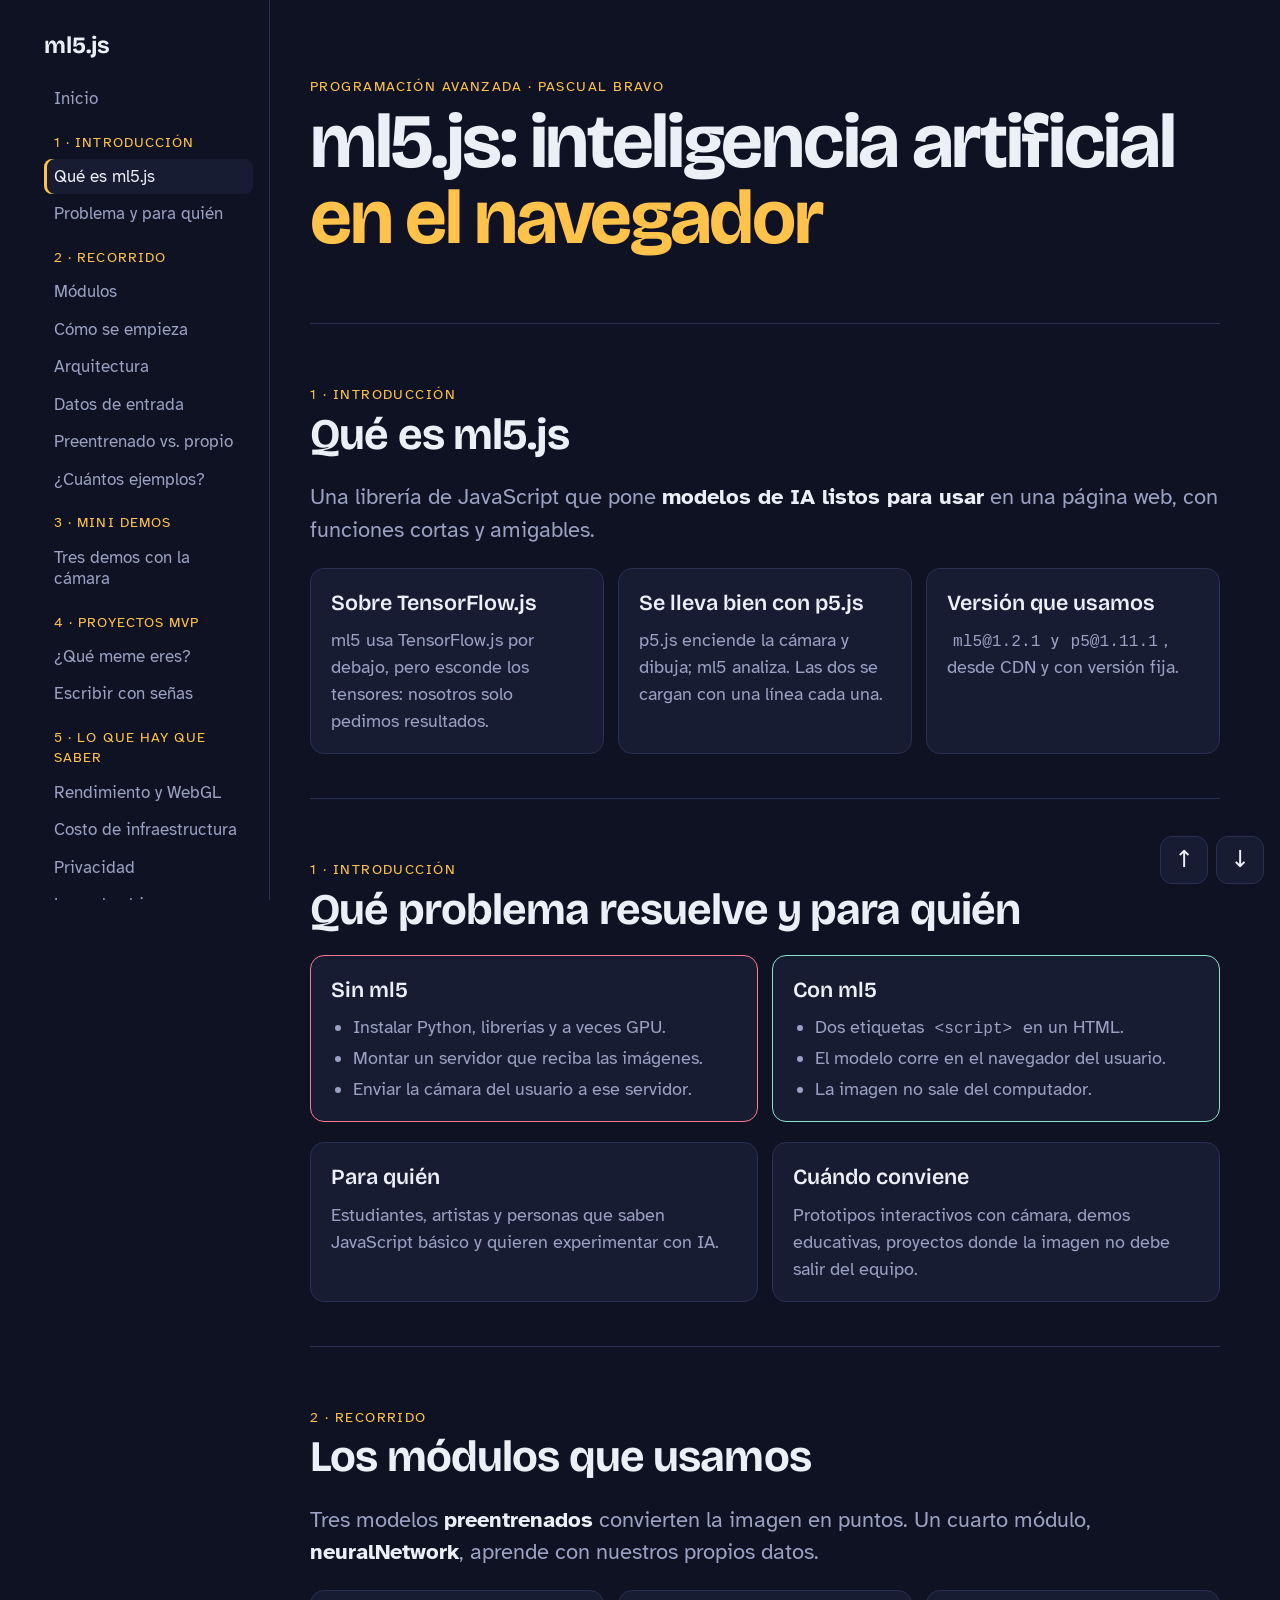
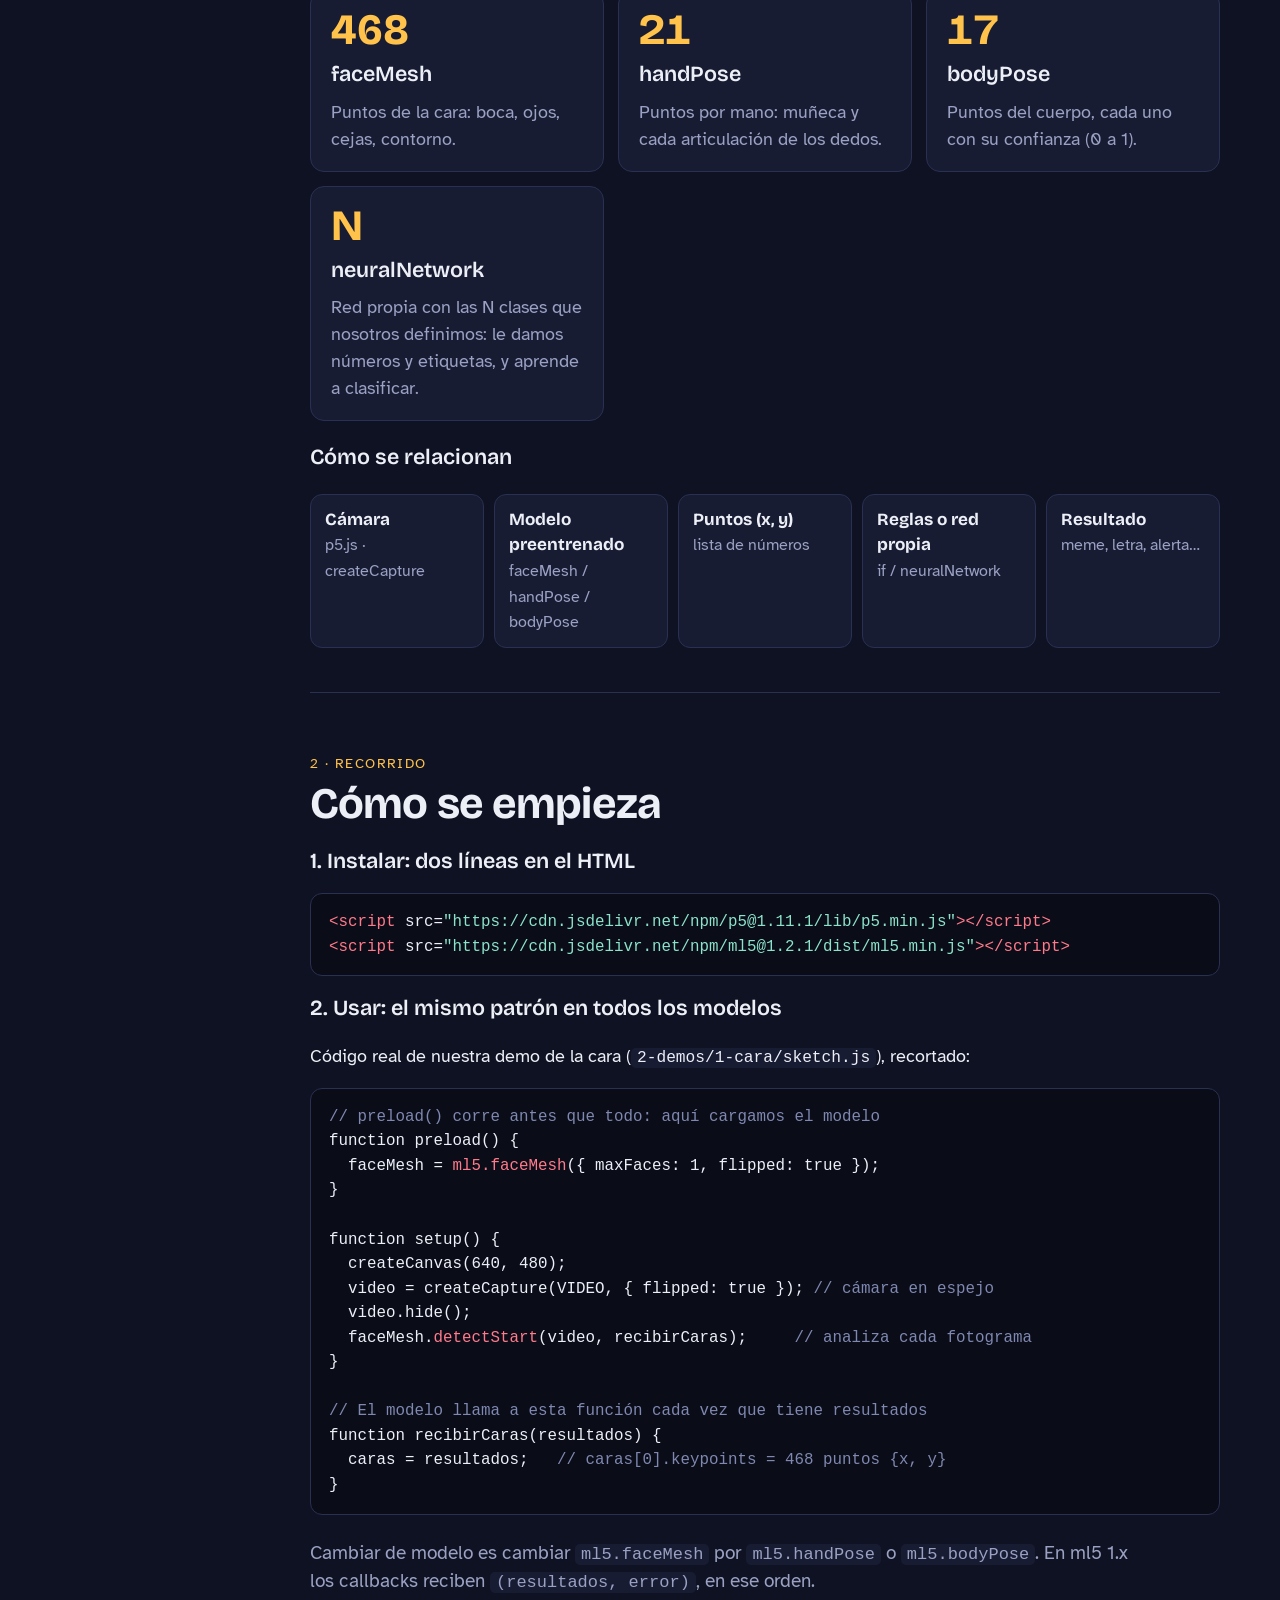
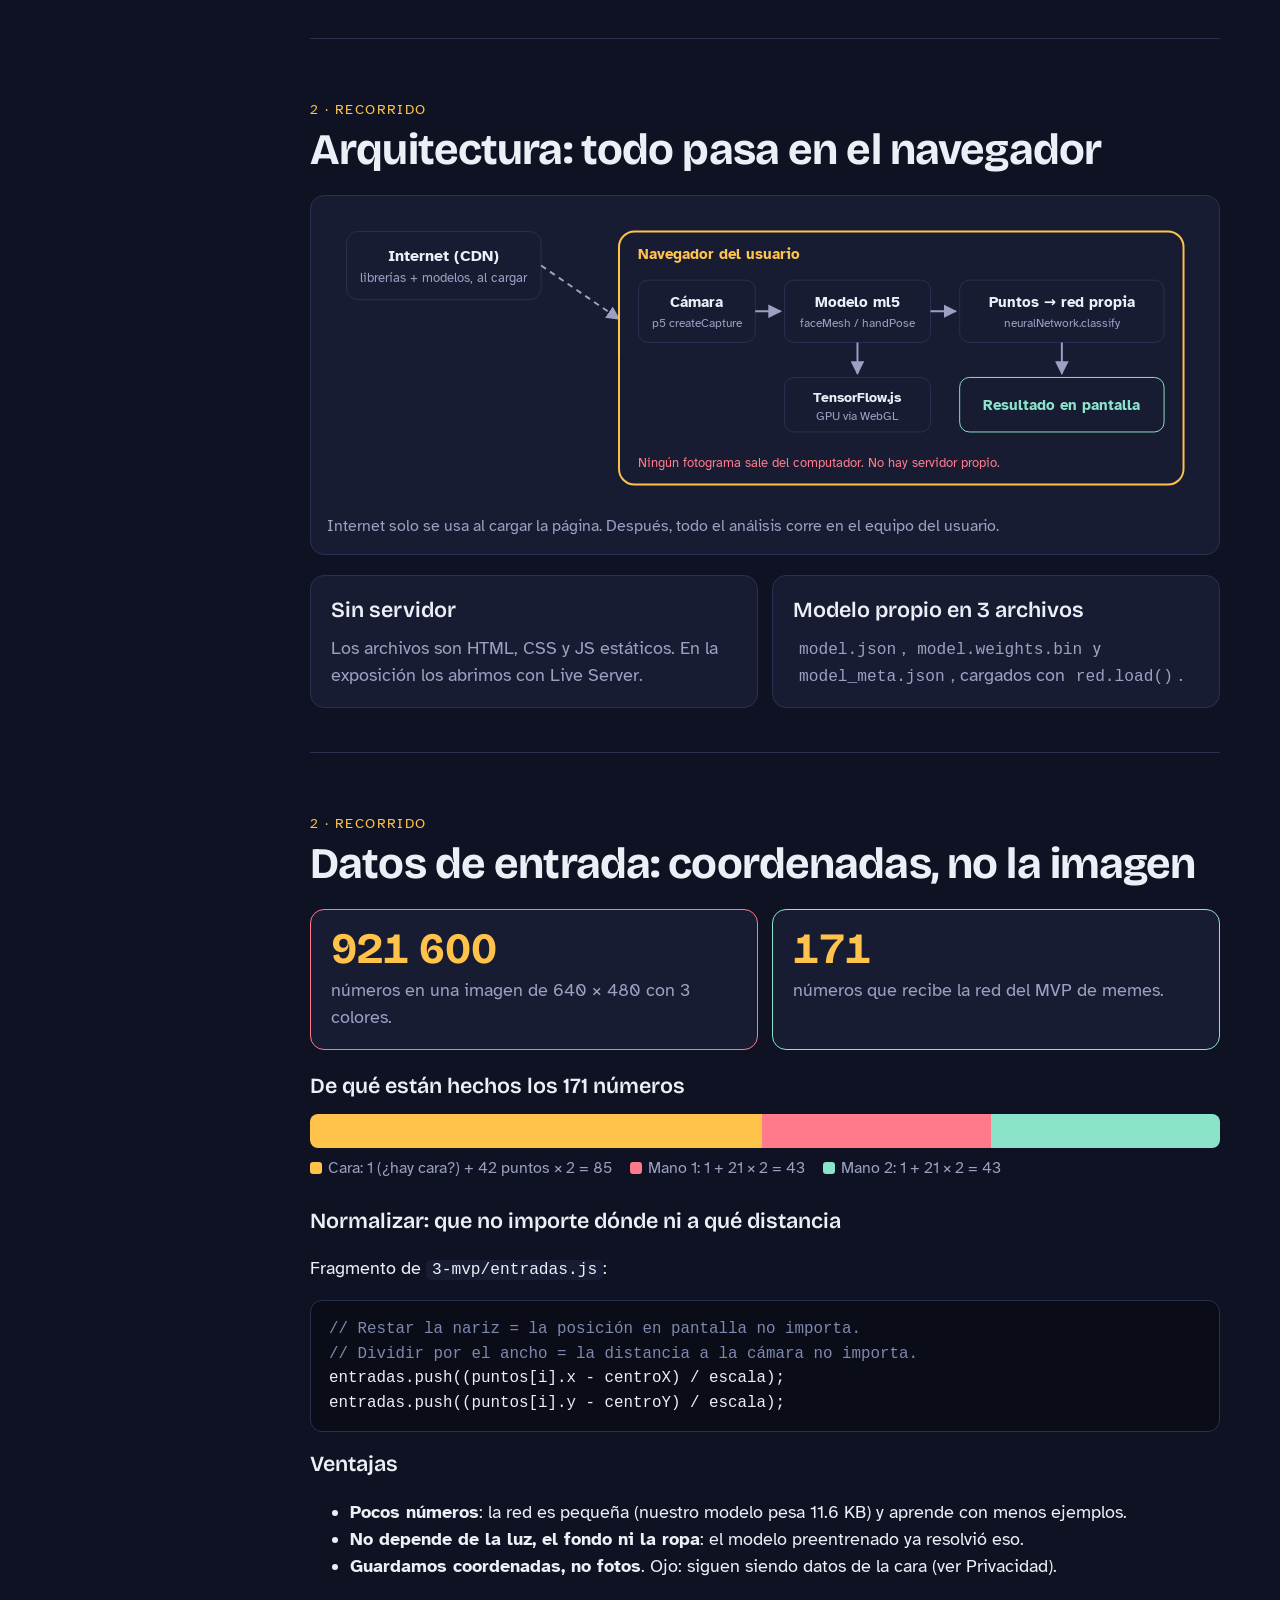
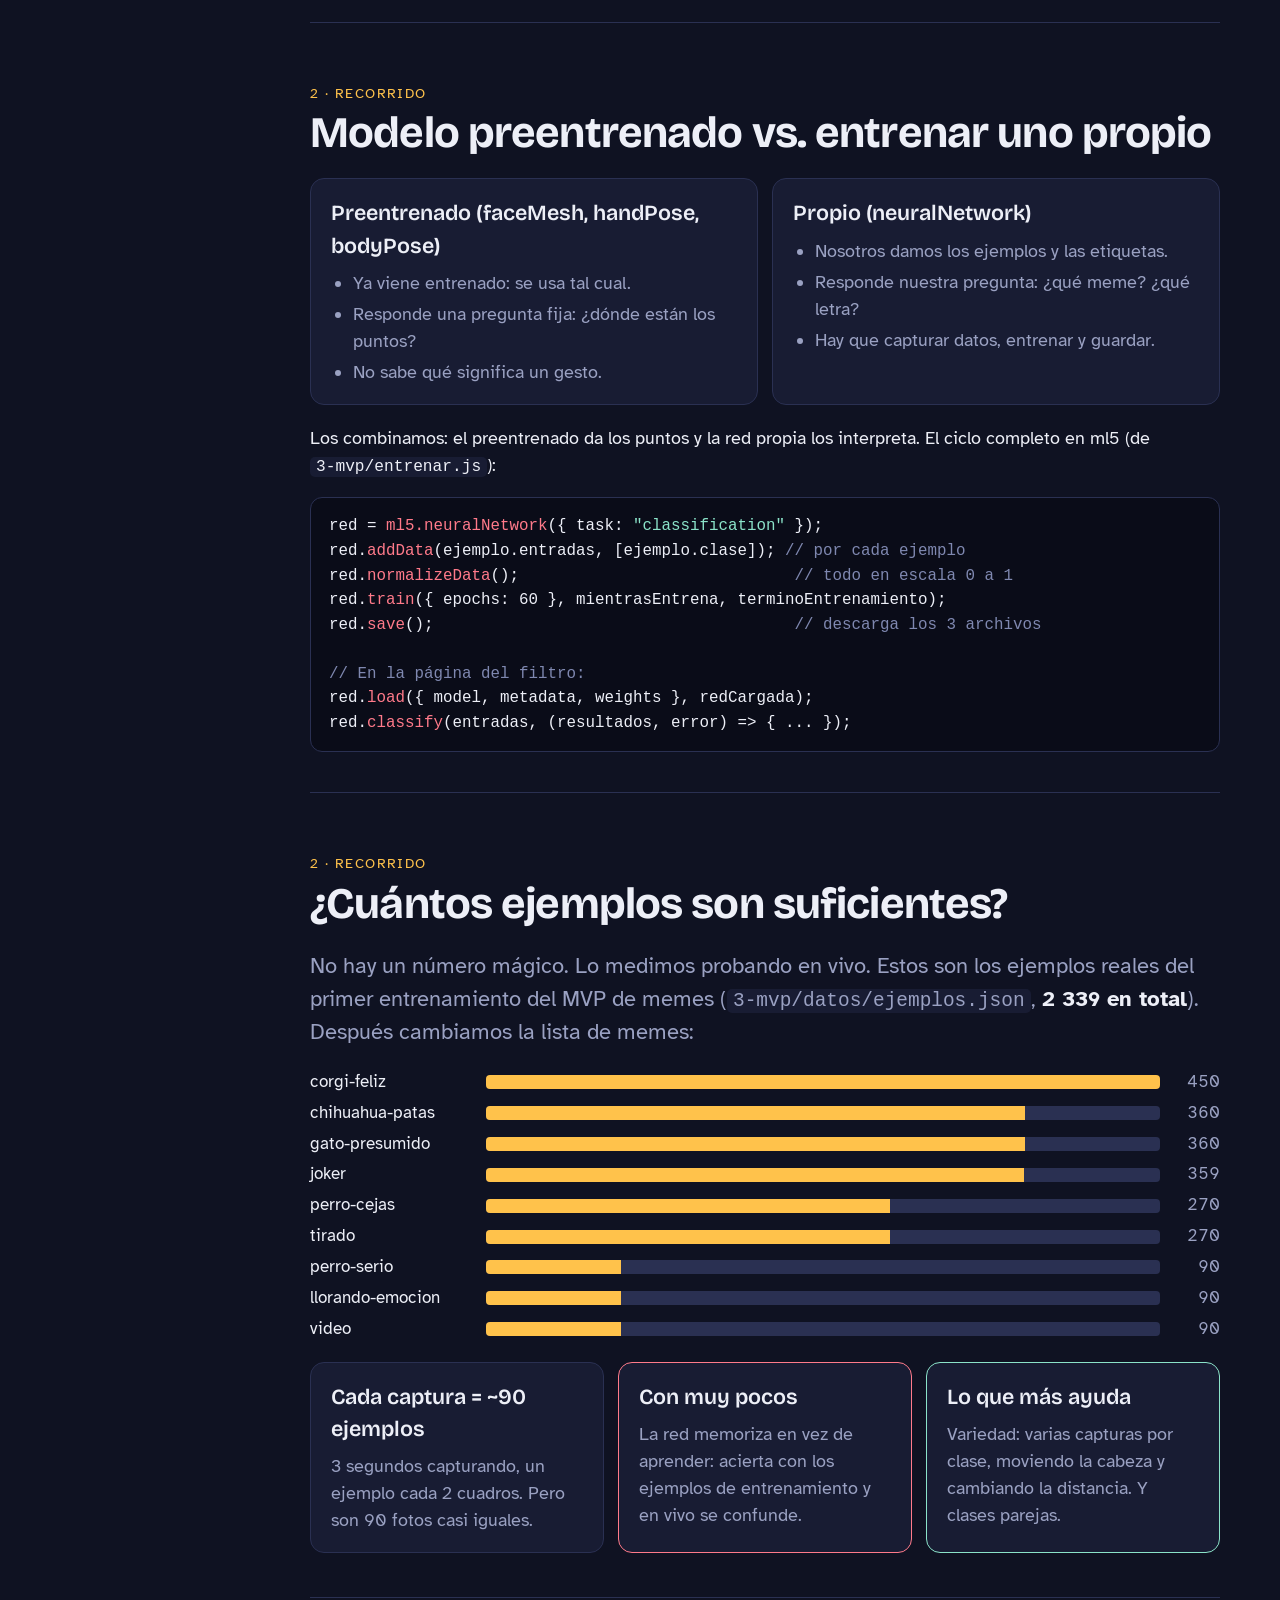
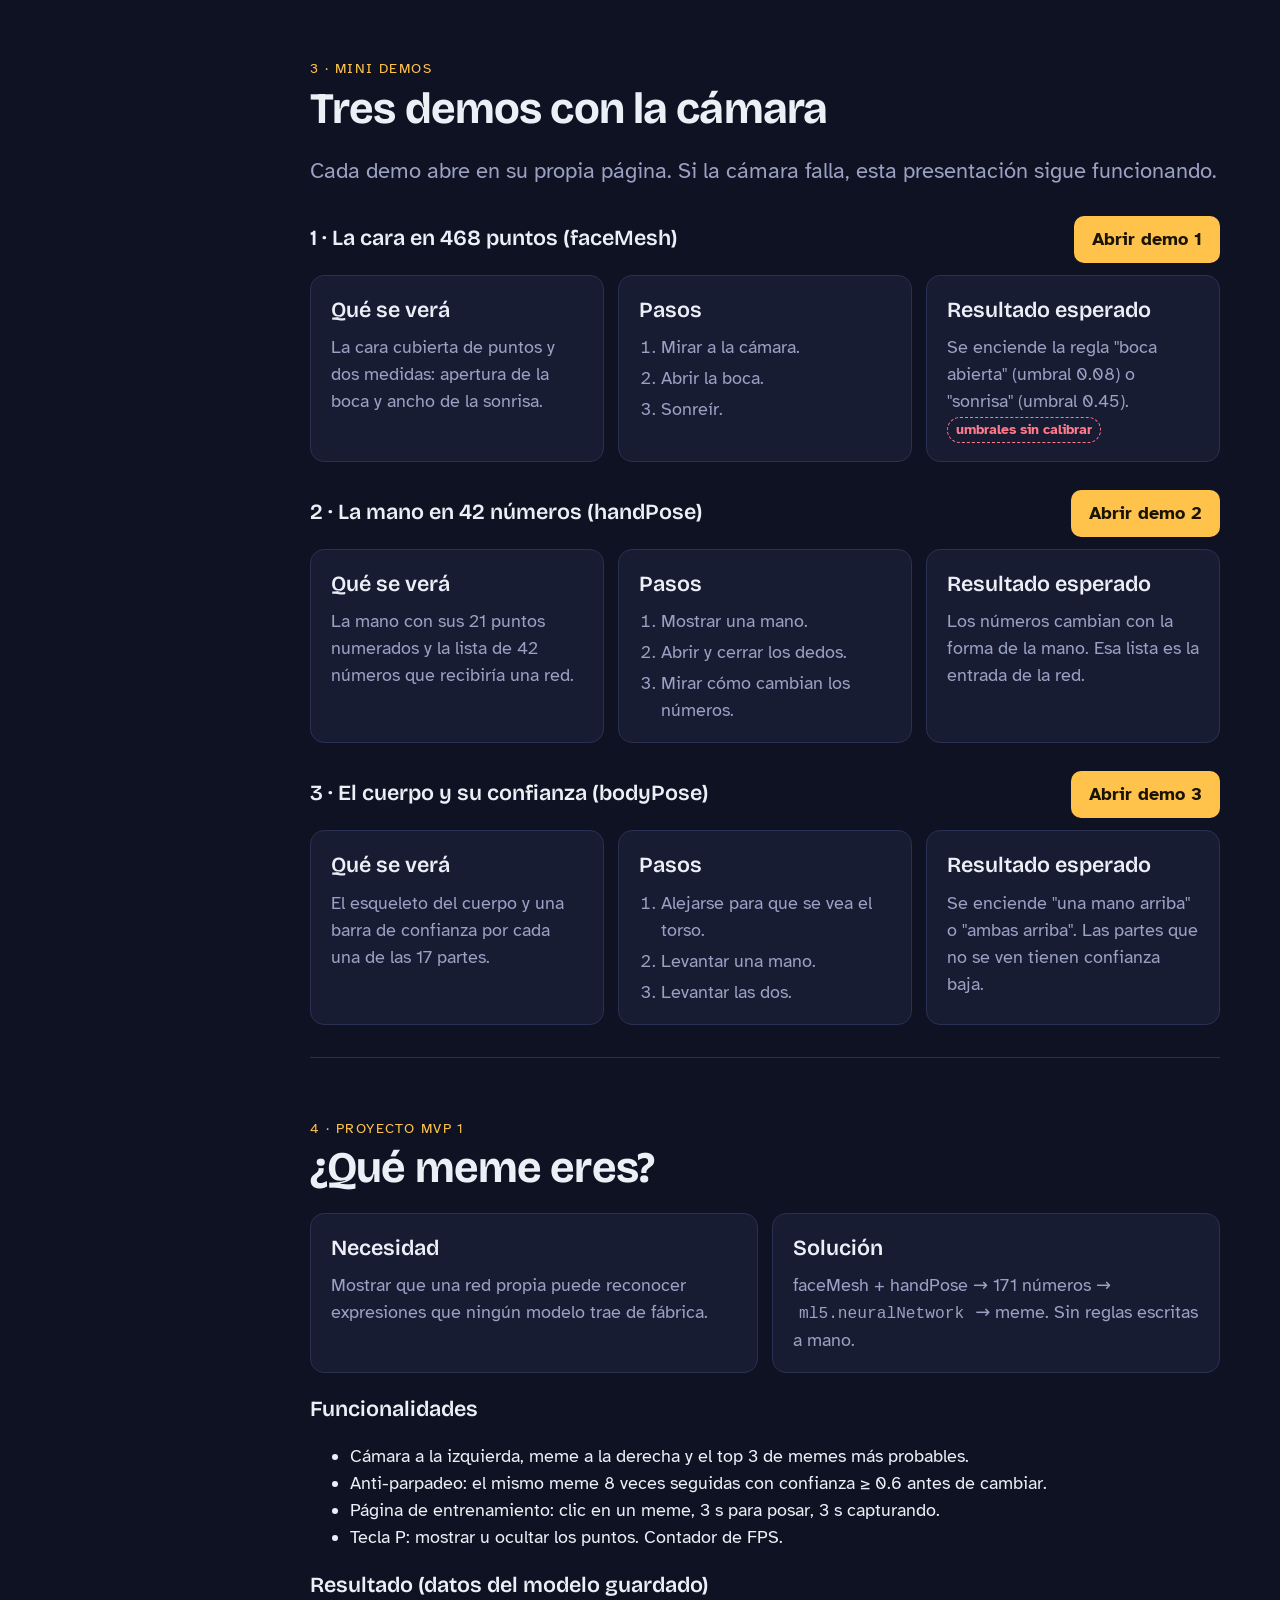
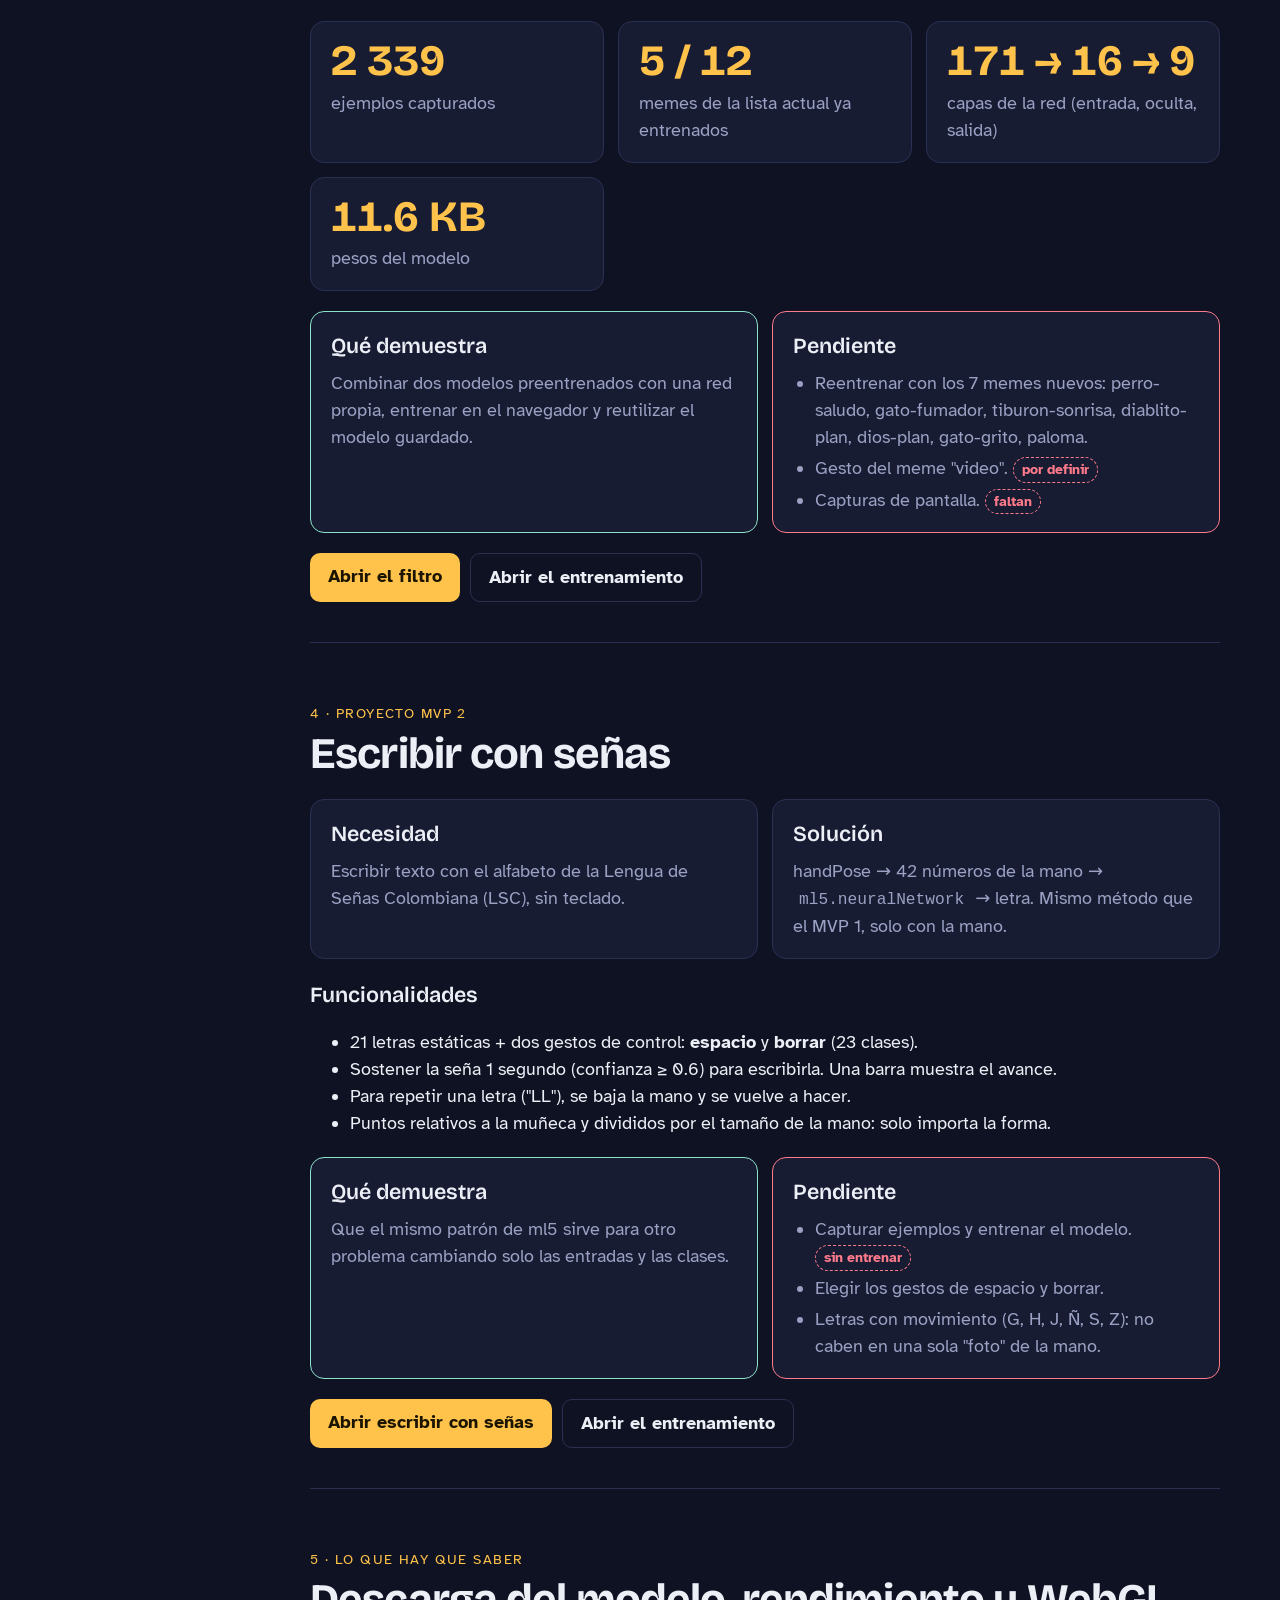
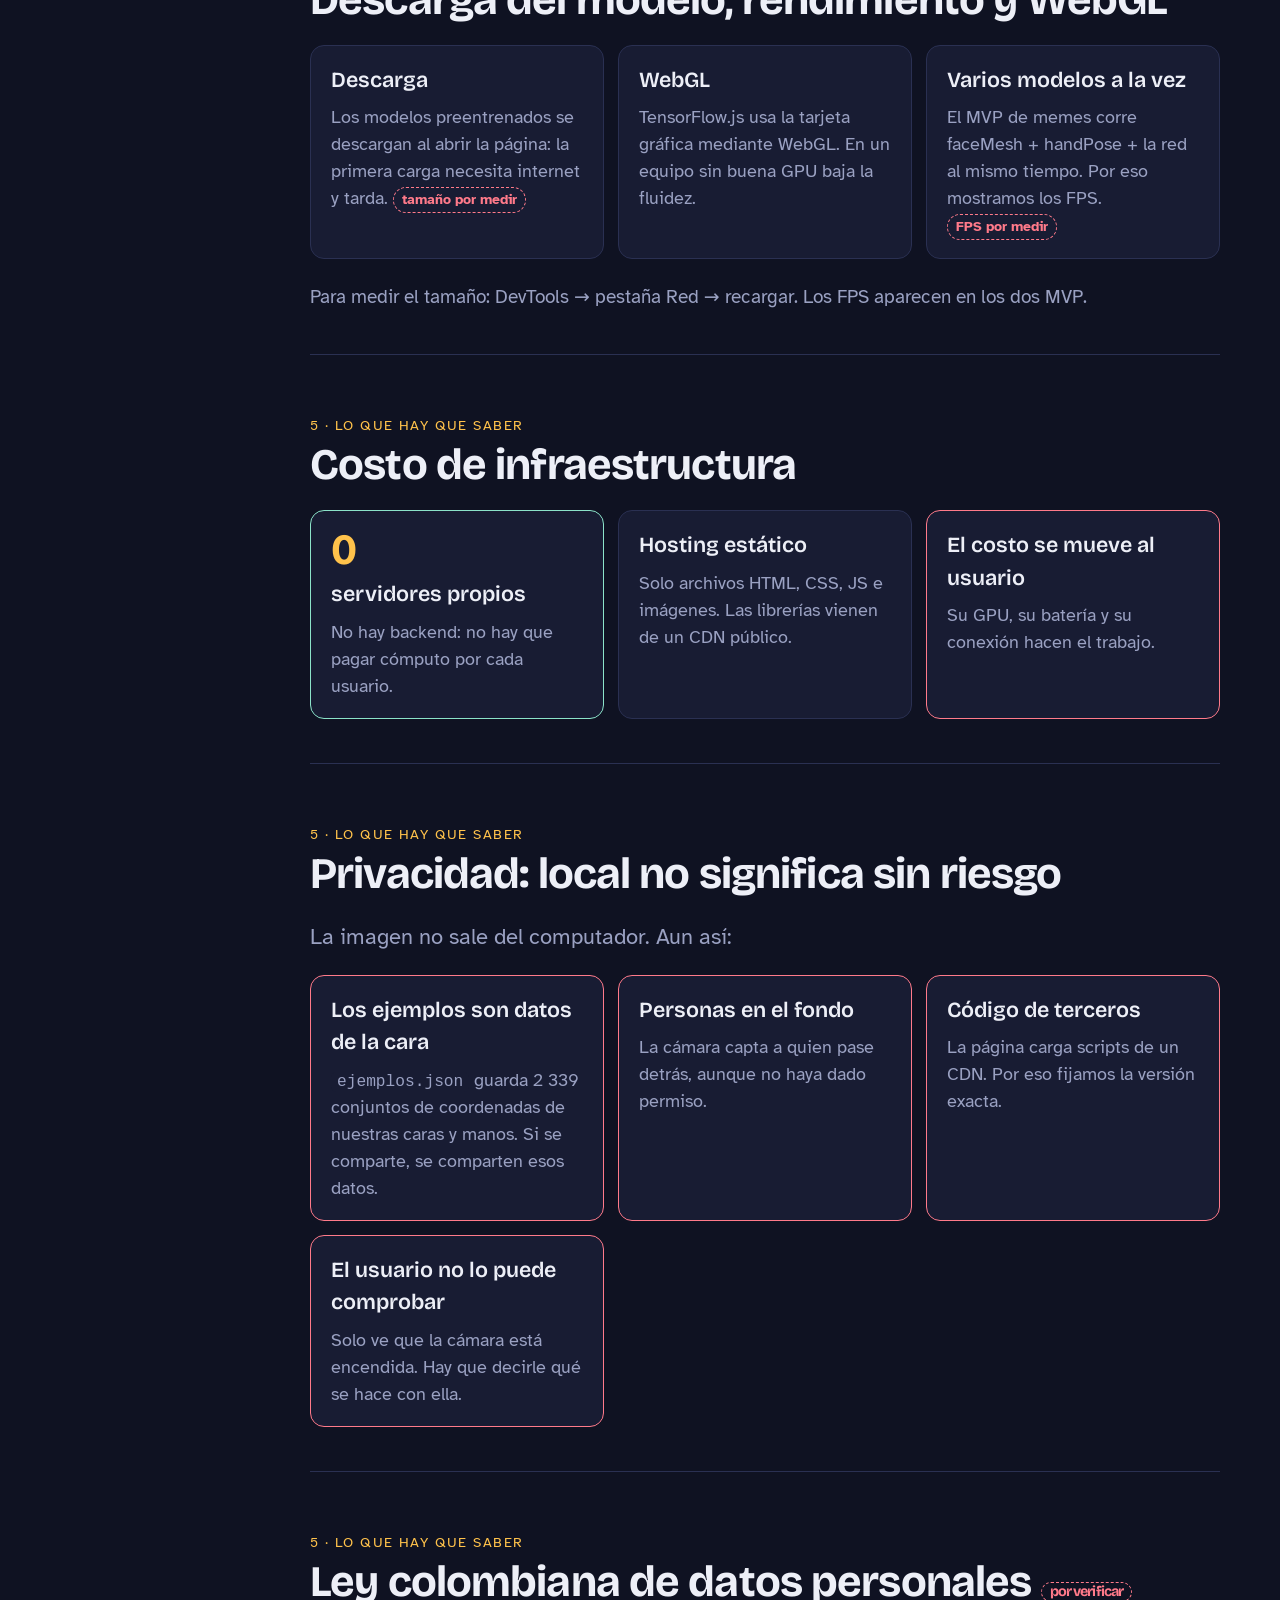
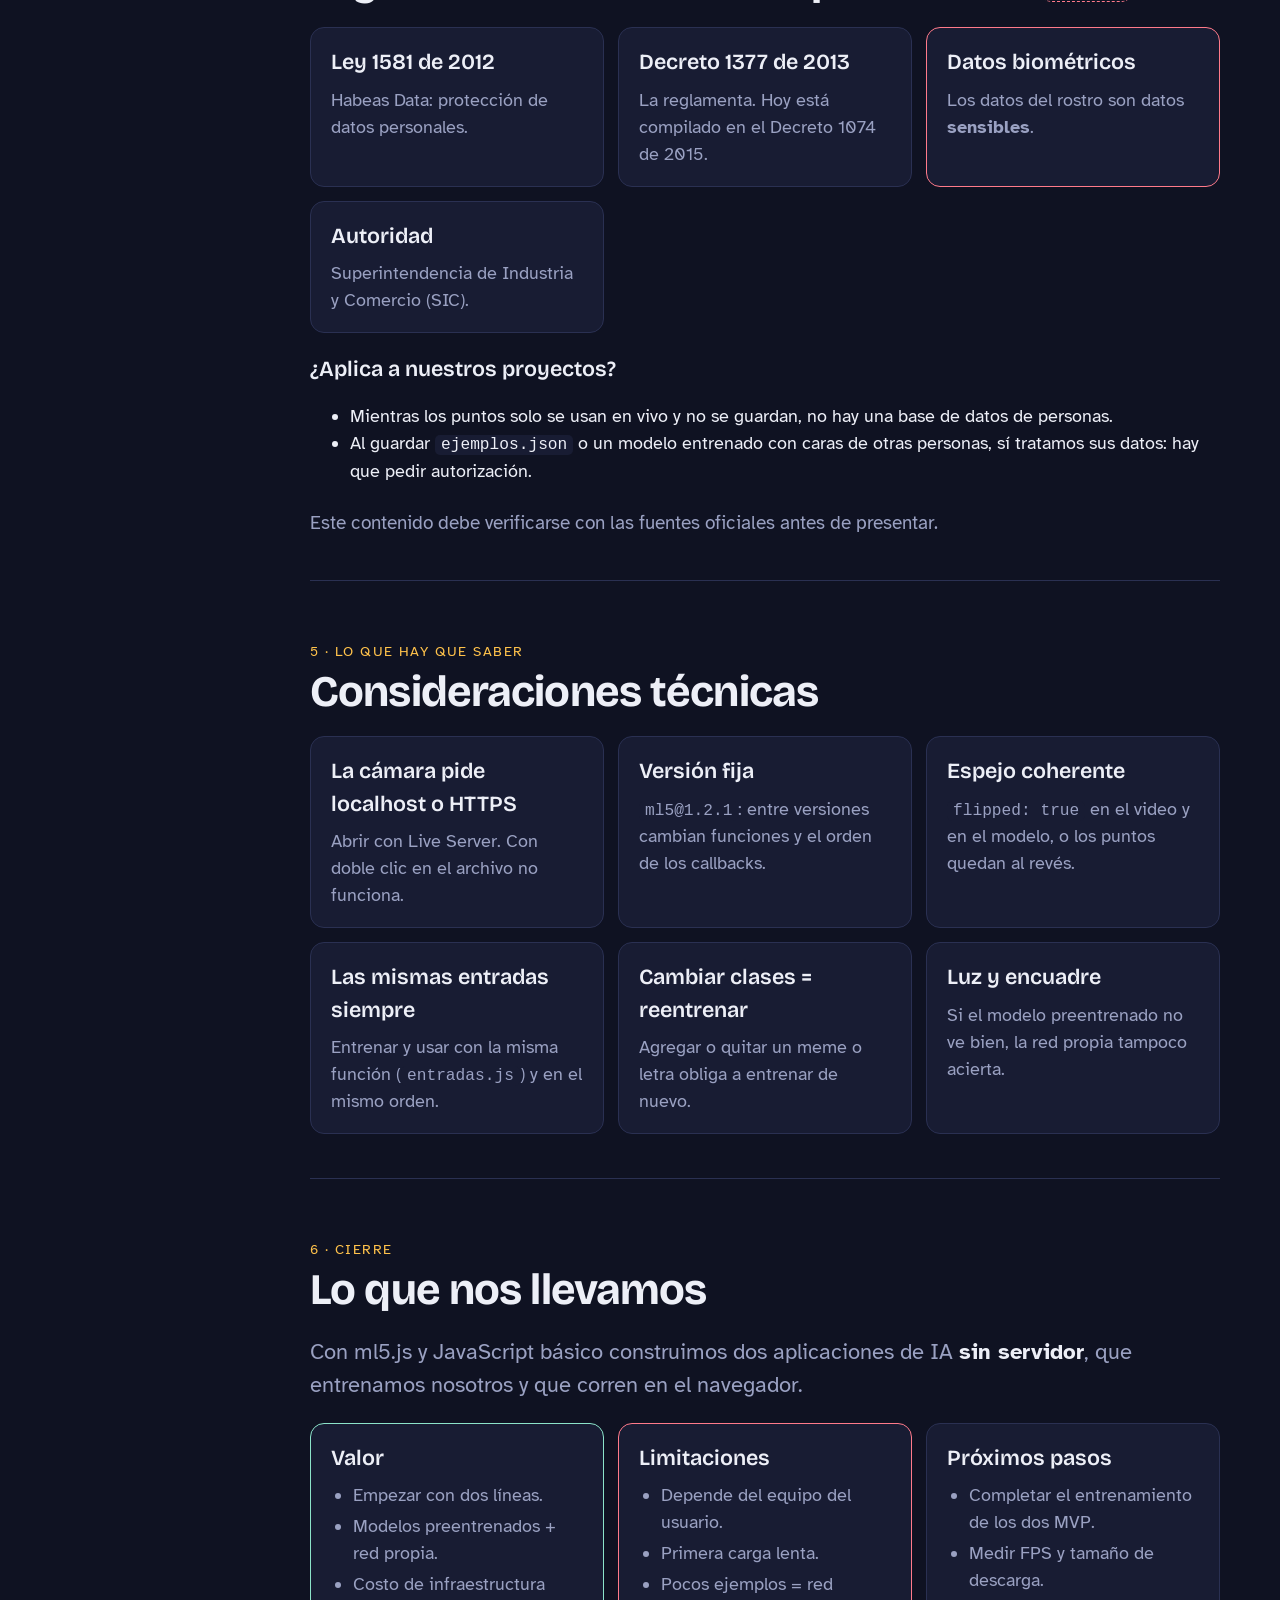
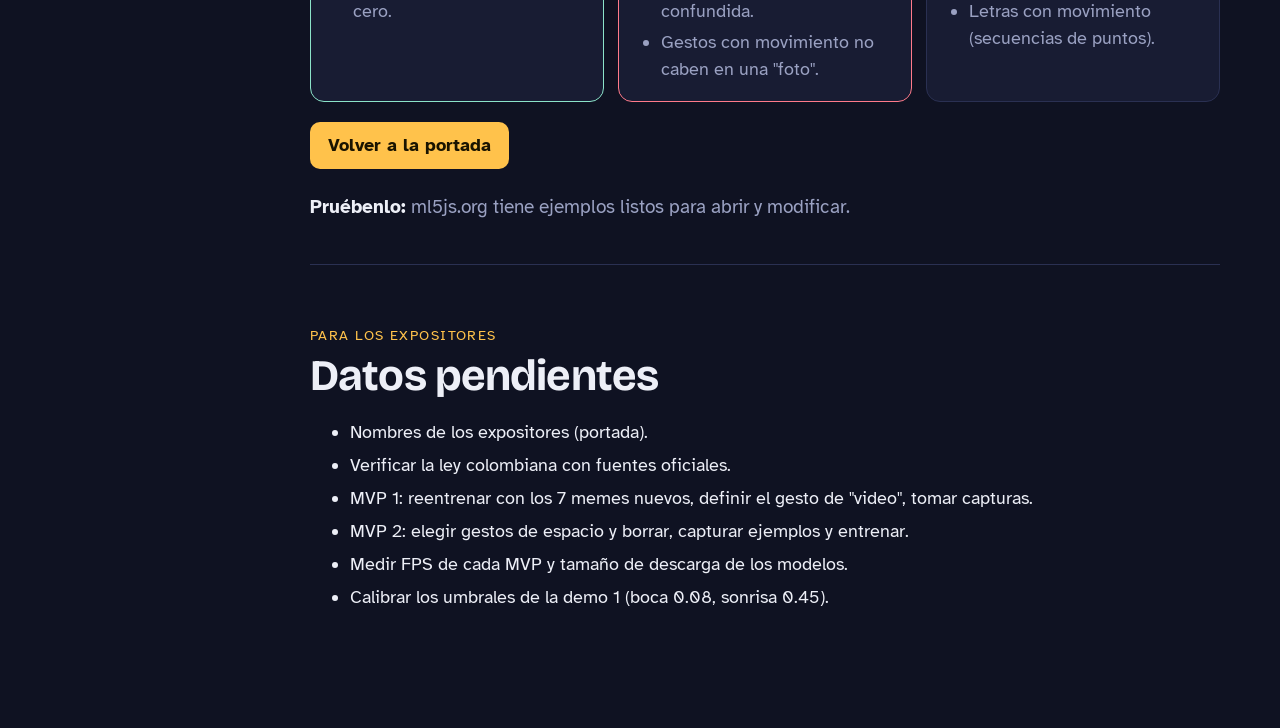
==== 1-presentacion/index.html @ d3d0dafc "Proyecto inicial: presentación, demos y dos MVP de ml5.js Co-Authored-By: Claude Opus 5.5 <noreply@a" ====
<!DOCTYPE html>
<html lang="es">
<head>
  <meta charset="UTF-8">
  <meta name="viewport" content="width=device-width, initial-scale=1">
  <title>ml5.js · Presentación</title>
  <link rel="preconnect" href="https://fonts.googleapis.com">
  <link rel="preconnect" href="https://fonts.gstatic.com" crossorigin>
  <link href="https://fonts.googleapis.com/css2?family=Atkinson+Hyperlegible:wght@400;700&family=Bricolage+Grotesque:opsz,wght@12..96,600;12..96,700&display=swap" rel="stylesheet">
  <link rel="stylesheet" href="../compartido/estilos.css">
  <link rel="stylesheet" href="presentacion.css">
</head>
<body>
  <a class="saltar" href="#contenido">Saltar al contenido</a>
  <button class="abrir-indice" id="abrir-indice" aria-expanded="false" aria-controls="indice">☰ Índice</button>

  <div class="marco">
    <!-- ================= ÍNDICE ================= -->
    <nav class="indice" id="indice" aria-label="Índice de la presentación">
      <a class="marca" href="../index.html">ml5.js</a>
      <ol>
        <li><a href="#inicio">Inicio</a></li>
        <li class="grupo" aria-hidden="true">1 · Introducción</li>
        <li><a href="#que-es">Qué es ml5.js</a></li>
        <li><a href="#problema">Problema y para quién</a></li>
        <li class="grupo" aria-hidden="true">2 · Recorrido</li>
        <li><a href="#modulos">Módulos</a></li>
        <li><a href="#empezar">Cómo se empieza</a></li>
        <li><a href="#arquitectura">Arquitectura</a></li>
        <li><a href="#entradas">Datos de entrada</a></li>
        <li><a href="#entrenar">Preentrenado vs. propio</a></li>
        <li><a href="#ejemplos">¿Cuántos ejemplos?</a></li>
        <li class="grupo" aria-hidden="true">3 · Mini demos</li>
        <li><a href="#demos">Tres demos con la cámara</a></li>
        <li class="grupo" aria-hidden="true">4 · Proyectos MVP</li>
        <li><a href="#mvp-memes">¿Qué meme eres?</a></li>
        <li><a href="#mvp-senas">Escribir con señas</a></li>
        <li class="grupo" aria-hidden="true">5 · Lo que hay que saber</li>
        <li><a href="#rendimiento">Rendimiento y WebGL</a></li>
        <li><a href="#costo">Costo de infraestructura</a></li>
        <li><a href="#privacidad">Privacidad</a></li>
        <li><a href="#ley">Ley colombiana</a></li>
        <li><a href="#consideraciones">Consideraciones técnicas</a></li>
        <li class="grupo" aria-hidden="true">6 · Cierre</li>
        <li><a href="#cierre">Cierre</a></li>
        <li><a href="#pendientes">Pendientes</a></li>
      </ol>
    </nav>

    <main class="contenido" id="contenido">

      <!-- ================= PORTADA ================= -->
      <section class="seccion portada" id="inicio" aria-labelledby="t-inicio">
        <span class="etiqueta">Programación Avanzada · Pascual Bravo</span>
        <h1 id="t-inicio" tabindex="-1">ml5.js: inteligencia artificial <span>en el navegador</span></h1>
      </section>

      <!-- ================= 1. INTRODUCCIÓN ================= -->
      <section class="seccion" id="que-es" aria-labelledby="t-que-es">
        <span class="etiqueta">1 · Introducción</span>
        <h2 id="t-que-es" tabindex="-1">Qué es ml5.js</h2>
        <p class="entrada">Una librería de JavaScript que pone <strong>modelos de IA listos para usar</strong> en una página web, con funciones cortas y amigables.</p>
        <div class="rejilla">
          <div class="caja">
            <h3>Sobre TensorFlow.js</h3>
            <p>ml5 usa TensorFlow.js por debajo, pero esconde los tensores: nosotros solo pedimos resultados.</p>
          </div>
          <div class="caja">
            <h3>Se lleva bien con p5.js</h3>
            <p>p5.js enciende la cámara y dibuja; ml5 analiza. Las dos se cargan con una línea cada una.</p>
          </div>
          <div class="caja">
            <h3>Versión que usamos</h3>
            <p><code>ml5@1.2.1</code> y <code>p5@1.11.1</code>, desde CDN y con versión fija.</p>
          </div>
        </div>
      </section>

      <section class="seccion" id="problema" aria-labelledby="t-problema">
        <span class="etiqueta">1 · Introducción</span>
        <h2 id="t-problema" tabindex="-1">Qué problema resuelve y para quién</h2>
        <div class="versus">
          <div class="caja alerta">
            <h3>Sin ml5</h3>
            <ul>
              <li>Instalar Python, librerías y a veces GPU.</li>
              <li>Montar un servidor que reciba las imágenes.</li>
              <li>Enviar la cámara del usuario a ese servidor.</li>
            </ul>
          </div>
          <div class="caja ok">
            <h3>Con ml5</h3>
            <ul>
              <li>Dos etiquetas <code>&lt;script&gt;</code> en un HTML.</li>
              <li>El modelo corre en el navegador del usuario.</li>
              <li>La imagen no sale del computador.</li>
            </ul>
          </div>
        </div>
        <div class="rejilla">
          <div class="caja">
            <h3>Para quién</h3>
            <p>Estudiantes, artistas y personas que saben JavaScript básico y quieren experimentar con IA.</p>
          </div>
          <div class="caja">
            <h3>Cuándo conviene</h3>
            <p>Prototipos interactivos con cámara, demos educativas, proyectos donde la imagen no debe salir del equipo.</p>
          </div>
        </div>
      </section>

      <!-- ================= 2. RECORRIDO ================= -->
      <section class="seccion" id="modulos" aria-labelledby="t-modulos">
        <span class="etiqueta">2 · Recorrido</span>
        <h2 id="t-modulos" tabindex="-1">Los módulos que usamos</h2>
        <p class="entrada">Tres modelos <strong>preentrenados</strong> convierten la imagen en puntos. Un cuarto módulo, <strong>neuralNetwork</strong>, aprende con nuestros propios datos.</p>
        <div class="rejilla">
          <div class="caja"><span class="grande">468</span><h3>faceMesh</h3><p>Puntos de la cara: boca, ojos, cejas, contorno.</p></div>
          <div class="caja"><span class="grande">21</span><h3>handPose</h3><p>Puntos por mano: muñeca y cada articulación de los dedos.</p></div>
          <div class="caja"><span class="grande">17</span><h3>bodyPose</h3><p>Puntos del cuerpo, cada uno con su confianza (0 a 1).</p></div>
          <div class="caja"><span class="grande">N</span><h3>neuralNetwork</h3><p>Red propia con las N clases que nosotros definimos: le damos números y etiquetas, y aprende a clasificar.</p></div>
        </div>
        <h3>Cómo se relacionan</h3>
        <ol class="flujo">
          <li><strong>Cámara</strong><span>p5.js · createCapture</span></li>
          <li><strong>Modelo preentrenado</strong><span>faceMesh / handPose / bodyPose</span></li>
          <li><strong>Puntos (x, y)</strong><span>lista de números</span></li>
          <li><strong>Reglas o red propia</strong><span>if / neuralNetwork</span></li>
          <li><strong>Resultado</strong><span>meme, letra, alerta…</span></li>
        </ol>
      </section>

      <section class="seccion" id="empezar" aria-labelledby="t-empezar">
        <span class="etiqueta">2 · Recorrido</span>
        <h2 id="t-empezar" tabindex="-1">Cómo se empieza</h2>
        <h3>1. Instalar: dos líneas en el HTML</h3>
<pre><code><span class="k">&lt;script</span> src=<span class="s">"https://cdn.jsdelivr.net/npm/p5@1.11.1/lib/p5.min.js"</span><span class="k">&gt;&lt;/script&gt;</span>
<span class="k">&lt;script</span> src=<span class="s">"https://cdn.jsdelivr.net/npm/ml5@1.2.1/dist/ml5.min.js"</span><span class="k">&gt;&lt;/script&gt;</span></code></pre>
        <h3>2. Usar: el mismo patrón en todos los modelos</h3>
        <p>Código real de nuestra demo de la cara (<code>2-demos/1-cara/sketch.js</code>), recortado:</p>
<pre><code><span class="c">// preload() corre antes que todo: aquí cargamos el modelo</span>
function preload() {
  faceMesh = <span class="k">ml5.faceMesh</span>({ maxFaces: 1, flipped: true });
}

function setup() {
  createCanvas(640, 480);
  video = createCapture(VIDEO, { flipped: true }); <span class="c">// cámara en espejo</span>
  video.hide();
  faceMesh.<span class="k">detectStart</span>(video, recibirCaras);     <span class="c">// analiza cada fotograma</span>
}

<span class="c">// El modelo llama a esta función cada vez que tiene resultados</span>
function recibirCaras(resultados) {
  caras = resultados;   <span class="c">// caras[0].keypoints = 468 puntos {x, y}</span>
}</code></pre>
        <p class="idea">Cambiar de modelo es cambiar <code>ml5.faceMesh</code> por <code>ml5.handPose</code> o <code>ml5.bodyPose</code>. En ml5 1.x los callbacks reciben <code>(resultados, error)</code>, en ese orden.</p>
      </section>

      <section class="seccion" id="arquitectura" aria-labelledby="t-arquitectura">
        <span class="etiqueta">2 · Recorrido</span>
        <h2 id="t-arquitectura" tabindex="-1">Arquitectura: todo pasa en el navegador</h2>
        <figure class="diagrama">
          <svg viewBox="0 0 900 300" role="img" aria-labelledby="diag-titulo diag-desc">
            <title id="diag-titulo">Arquitectura de una página con ml5.js</title>
            <desc id="diag-desc">Internet entrega una sola vez las librerías y los modelos. Dentro del navegador, la cámara pasa por el modelo preentrenado, que usa la GPU mediante WebGL, se convierte en puntos y luego en un resultado. Ningún fotograma sale del computador.</desc>
            <defs>
              <marker id="flecha" viewBox="0 0 10 10" refX="9" refY="5" markerWidth="7" markerHeight="7" orient="auto">
                <path d="M0,0 L10,5 L0,10 z" fill="#9aa1c2"/>
              </marker>
            </defs>
            <!-- Internet -->
            <rect x="20" y="20" width="200" height="70" rx="12" fill="#181c33" stroke="#2a3052"/>
            <text x="120" y="50" text-anchor="middle" fill="#edeff7" font-size="16" font-weight="700">Internet (CDN)</text>
            <text x="120" y="72" text-anchor="middle" fill="#9aa1c2" font-size="13">librerías + modelos, al cargar</text>
            <line x1="220" y1="55" x2="300" y2="110" stroke="#9aa1c2" stroke-width="2" stroke-dasharray="6 5" marker-end="url(#flecha)"/>
            <!-- Navegador -->
            <rect x="300" y="20" width="580" height="260" rx="16" fill="none" stroke="#ffc24b" stroke-width="2"/>
            <text x="320" y="48" fill="#ffc24b" font-size="15" font-weight="700">Navegador del usuario</text>
            <!-- Cajas internas -->
            <rect x="320" y="70" width="120" height="64" rx="10" fill="#181c33" stroke="#2a3052"/>
            <text x="380" y="98" text-anchor="middle" fill="#edeff7" font-size="15" font-weight="700">Cámara</text>
            <text x="380" y="118" text-anchor="middle" fill="#9aa1c2" font-size="12">p5 createCapture</text>
            <rect x="470" y="70" width="150" height="64" rx="10" fill="#181c33" stroke="#2a3052"/>
            <text x="545" y="98" text-anchor="middle" fill="#edeff7" font-size="15" font-weight="700">Modelo ml5</text>
            <text x="545" y="118" text-anchor="middle" fill="#9aa1c2" font-size="12">faceMesh / handPose</text>
            <rect x="650" y="70" width="210" height="64" rx="10" fill="#181c33" stroke="#2a3052"/>
            <text x="755" y="98" text-anchor="middle" fill="#edeff7" font-size="15" font-weight="700">Puntos → red propia</text>
            <text x="755" y="118" text-anchor="middle" fill="#9aa1c2" font-size="12">neuralNetwork.classify</text>
            <line x1="440" y1="102" x2="466" y2="102" stroke="#9aa1c2" stroke-width="2" marker-end="url(#flecha)"/>
            <line x1="620" y1="102" x2="646" y2="102" stroke="#9aa1c2" stroke-width="2" marker-end="url(#flecha)"/>
            <!-- GPU -->
            <rect x="470" y="170" width="150" height="56" rx="10" fill="#181c33" stroke="#2a3052"/>
            <text x="545" y="195" text-anchor="middle" fill="#edeff7" font-size="14" font-weight="700">TensorFlow.js</text>
            <text x="545" y="214" text-anchor="middle" fill="#9aa1c2" font-size="12">GPU vía WebGL</text>
            <line x1="545" y1="134" x2="545" y2="166" stroke="#9aa1c2" stroke-width="2" marker-end="url(#flecha)"/>
            <!-- Resultado -->
            <rect x="650" y="170" width="210" height="56" rx="10" fill="#181c33" stroke="#8be3c9"/>
            <text x="755" y="203" text-anchor="middle" fill="#8be3c9" font-size="15" font-weight="700">Resultado en pantalla</text>
            <line x1="755" y1="134" x2="755" y2="166" stroke="#9aa1c2" stroke-width="2" marker-end="url(#flecha)"/>
            <text x="320" y="262" fill="#ff7a8a" font-size="13">Ningún fotograma sale del computador. No hay servidor propio.</text>
          </svg>
          <figcaption>Internet solo se usa al cargar la página. Después, todo el análisis corre en el equipo del usuario.</figcaption>
        </figure>
        <div class="rejilla">
          <div class="caja"><h3>Sin servidor</h3><p>Los archivos son HTML, CSS y JS estáticos. En la exposición los abrimos con Live Server.</p></div>
          <div class="caja"><h3>Modelo propio en 3 archivos</h3><p><code>model.json</code>, <code>model.weights.bin</code> y <code>model_meta.json</code>, cargados con <code>red.load()</code>.</p></div>
        </div>
      </section>

      <section class="seccion" id="entradas" aria-labelledby="t-entradas">
        <span class="etiqueta">2 · Recorrido</span>
        <h2 id="t-entradas" tabindex="-1">Datos de entrada: coordenadas, no la imagen</h2>
        <div class="rejilla">
          <div class="caja alerta"><span class="grande">921 600</span><p>números en una imagen de 640 × 480 con 3 colores.</p></div>
          <div class="caja ok"><span class="grande">171</span><p>números que recibe la red del MVP de memes.</p></div>
        </div>
        <h3>De qué están hechos los 171 números</h3>
        <div class="composicion" role="img" aria-label="85 números de la cara, 43 de la mano 1 y 43 de la mano 2">
          <span style="width: 49.7%; background: var(--punto)"></span>
          <span style="width: 25.15%; background: var(--resalte)"></span>
          <span style="width: 25.15%; background: var(--ok)"></span>
        </div>
        <ul class="leyenda">
          <li><i style="background: var(--punto)"></i>Cara: 1 (¿hay cara?) + 42 puntos × 2 = 85</li>
          <li><i style="background: var(--resalte)"></i>Mano 1: 1 + 21 × 2 = 43</li>
          <li><i style="background: var(--ok)"></i>Mano 2: 1 + 21 × 2 = 43</li>
        </ul>
        <h3 style="margin-top: 24px">Normalizar: que no importe dónde ni a qué distancia</h3>
        <p>Fragmento de <code>3-mvp/entradas.js</code>:</p>
<pre><code><span class="c">// Restar la nariz = la posición en pantalla no importa.</span>
<span class="c">// Dividir por el ancho = la distancia a la cámara no importa.</span>
entradas.push((puntos[i].x - centroX) / escala);
entradas.push((puntos[i].y - centroY) / escala);</code></pre>
        <h3>Ventajas</h3>
        <ul>
          <li><strong>Pocos números</strong>: la red es pequeña (nuestro modelo pesa 11.6 KB) y aprende con menos ejemplos.</li>
          <li><strong>No depende de la luz, el fondo ni la ropa</strong>: el modelo preentrenado ya resolvió eso.</li>
          <li><strong>Guardamos coordenadas, no fotos</strong>. Ojo: siguen siendo datos de la cara (ver Privacidad).</li>
        </ul>
      </section>

      <section class="seccion" id="entrenar" aria-labelledby="t-entrenar">
        <span class="etiqueta">2 · Recorrido</span>
        <h2 id="t-entrenar" tabindex="-1">Modelo preentrenado vs. entrenar uno propio</h2>
        <div class="versus">
          <div class="caja">
            <h3>Preentrenado (faceMesh, handPose, bodyPose)</h3>
            <ul>
              <li>Ya viene entrenado: se usa tal cual.</li>
              <li>Responde una pregunta fija: ¿dónde están los puntos?</li>
              <li>No sabe qué significa un gesto.</li>
            </ul>
          </div>
          <div class="caja">
            <h3>Propio (neuralNetwork)</h3>
            <ul>
              <li>Nosotros damos los ejemplos y las etiquetas.</li>
              <li>Responde nuestra pregunta: ¿qué meme? ¿qué letra?</li>
              <li>Hay que capturar datos, entrenar y guardar.</li>
            </ul>
          </div>
        </div>
        <p>Los combinamos: el preentrenado da los puntos y la red propia los interpreta. El ciclo completo en ml5 (de <code>3-mvp/entrenar.js</code>):</p>
<pre><code>red = <span class="k">ml5.neuralNetwork</span>({ task: <span class="s">"classification"</span> });
red.<span class="k">addData</span>(ejemplo.entradas, [ejemplo.clase]); <span class="c">// por cada ejemplo</span>
red.<span class="k">normalizeData</span>();                             <span class="c">// todo en escala 0 a 1</span>
red.<span class="k">train</span>({ epochs: 60 }, mientrasEntrena, terminoEntrenamiento);
red.<span class="k">save</span>();                                      <span class="c">// descarga los 3 archivos</span>

<span class="c">// En la página del filtro:</span>
red.<span class="k">load</span>({ model, metadata, weights }, redCargada);
red.<span class="k">classify</span>(entradas, (resultados, error) =&gt; { ... });</code></pre>
      </section>

      <section class="seccion" id="ejemplos" aria-labelledby="t-ejemplos">
        <span class="etiqueta">2 · Recorrido</span>
        <h2 id="t-ejemplos" tabindex="-1">¿Cuántos ejemplos son suficientes?</h2>
        <p class="entrada">No hay un número mágico. Lo medimos probando en vivo. Estos son los ejemplos reales del primer entrenamiento del MVP de memes (<code>3-mvp/datos/ejemplos.json</code>, <strong>2 339 en total</strong>). Después cambiamos la lista de memes:</p>
        <ul class="barras" aria-label="Ejemplos capturados por clase">
          <li><span>corgi-feliz</span><span class="barra"><span style="width: 100%"></span></span><span class="num">450</span></li>
          <li><span>chihuahua-patas</span><span class="barra"><span style="width: 80%"></span></span><span class="num">360</span></li>
          <li><span>gato-presumido</span><span class="barra"><span style="width: 80%"></span></span><span class="num">360</span></li>
          <li><span>joker</span><span class="barra"><span style="width: 79.8%"></span></span><span class="num">359</span></li>
          <li><span>perro-cejas</span><span class="barra"><span style="width: 60%"></span></span><span class="num">270</span></li>
          <li><span>tirado</span><span class="barra"><span style="width: 60%"></span></span><span class="num">270</span></li>
          <li><span>perro-serio</span><span class="barra"><span style="width: 20%"></span></span><span class="num">90</span></li>
          <li><span>llorando-emocion</span><span class="barra"><span style="width: 20%"></span></span><span class="num">90</span></li>
          <li><span>video</span><span class="barra"><span style="width: 20%"></span></span><span class="num">90</span></li>
        </ul>
        <div class="rejilla">
          <div class="caja"><h3>Cada captura = ~90 ejemplos</h3><p>3 segundos capturando, un ejemplo cada 2 cuadros. Pero son 90 fotos casi iguales.</p></div>
          <div class="caja alerta"><h3>Con muy pocos</h3><p>La red memoriza en vez de aprender: acierta con los ejemplos de entrenamiento y en vivo se confunde.</p></div>
          <div class="caja ok"><h3>Lo que más ayuda</h3><p>Variedad: varias capturas por clase, moviendo la cabeza y cambiando la distancia. Y clases parejas.</p></div>
        </div>
      </section>

      <!-- ================= 3. MINI DEMOS ================= -->
      <section class="seccion" id="demos" aria-labelledby="t-demos">
        <span class="etiqueta">3 · Mini demos</span>
        <h2 id="t-demos" tabindex="-1">Tres demos con la cámara</h2>
        <p class="entrada">Cada demo abre en su propia página. Si la cámara falla, esta presentación sigue funcionando.</p>

        <div class="demo-titulo">
          <h3>1 · La cara en 468 puntos (faceMesh)</h3>
          <a class="boton" href="../2-demos/1-cara/index.html">Abrir demo 1</a>
        </div>
        <div class="demo">
          <div class="caja"><h3>Qué se verá</h3><p>La cara cubierta de puntos y dos medidas: apertura de la boca y ancho de la sonrisa.</p></div>
          <div class="caja"><h3>Pasos</h3><ol><li>Mirar a la cámara.</li><li>Abrir la boca.</li><li>Sonreír.</li></ol></div>
          <div class="caja"><h3>Resultado esperado</h3><p>Se enciende la regla "boca abierta" (umbral 0.08) o "sonrisa" (umbral 0.45). <span class="pendiente">umbrales sin calibrar</span></p></div>
        </div>

        <div class="demo-titulo">
          <h3>2 · La mano en 42 números (handPose)</h3>
          <a class="boton" href="../2-demos/2-manos/index.html">Abrir demo 2</a>
        </div>
        <div class="demo">
          <div class="caja"><h3>Qué se verá</h3><p>La mano con sus 21 puntos numerados y la lista de 42 números que recibiría una red.</p></div>
          <div class="caja"><h3>Pasos</h3><ol><li>Mostrar una mano.</li><li>Abrir y cerrar los dedos.</li><li>Mirar cómo cambian los números.</li></ol></div>
          <div class="caja"><h3>Resultado esperado</h3><p>Los números cambian con la forma de la mano. Esa lista es la entrada de la red.</p></div>
        </div>

        <div class="demo-titulo">
          <h3>3 · El cuerpo y su confianza (bodyPose)</h3>
          <a class="boton" href="../2-demos/3-cuerpo/index.html">Abrir demo 3</a>
        </div>
        <div class="demo">
          <div class="caja"><h3>Qué se verá</h3><p>El esqueleto del cuerpo y una barra de confianza por cada una de las 17 partes.</p></div>
          <div class="caja"><h3>Pasos</h3><ol><li>Alejarse para que se vea el torso.</li><li>Levantar una mano.</li><li>Levantar las dos.</li></ol></div>
          <div class="caja"><h3>Resultado esperado</h3><p>Se enciende "una mano arriba" o "ambas arriba". Las partes que no se ven tienen confianza baja.</p></div>
        </div>
      </section>

      <!-- ================= 4. MVP ================= -->
      <section class="seccion" id="mvp-memes" aria-labelledby="t-mvp-memes">
        <span class="etiqueta">4 · Proyecto MVP 1</span>
        <h2 id="t-mvp-memes" tabindex="-1">¿Qué meme eres?</h2>
        <div class="rejilla">
          <div class="caja"><h3>Necesidad</h3><p>Mostrar que una red propia puede reconocer expresiones que ningún modelo trae de fábrica.</p></div>
          <div class="caja"><h3>Solución</h3><p>faceMesh + handPose → 171 números → <code>ml5.neuralNetwork</code> → meme. Sin reglas escritas a mano.</p></div>
        </div>
        <h3>Funcionalidades</h3>
        <ul>
          <li>Cámara a la izquierda, meme a la derecha y el top 3 de memes más probables.</li>
          <li>Anti-parpadeo: el mismo meme 8 veces seguidas con confianza ≥ 0.6 antes de cambiar.</li>
          <li>Página de entrenamiento: clic en un meme, 3 s para posar, 3 s capturando.</li>
          <li>Tecla P: mostrar u ocultar los puntos. Contador de FPS.</li>
        </ul>
        <h3>Resultado (datos del modelo guardado)</h3>
        <div class="rejilla">
          <div class="caja"><span class="grande">2 339</span><p>ejemplos capturados</p></div>
          <div class="caja"><span class="grande">5 / 12</span><p>memes de la lista actual ya entrenados</p></div>
          <div class="caja"><span class="grande">171 → 16 → 9</span><p>capas de la red (entrada, oculta, salida)</p></div>
          <div class="caja"><span class="grande">11.6 KB</span><p>pesos del modelo</p></div>
        </div>
        <div class="versus">
          <div class="caja ok"><h3>Qué demuestra</h3><p>Combinar dos modelos preentrenados con una red propia, entrenar en el navegador y reutilizar el modelo guardado.</p></div>
          <div class="caja alerta"><h3>Pendiente</h3><ul><li>Reentrenar con los 7 memes nuevos: perro-saludo, gato-fumador, tiburon-sonrisa, diablito-plan, dios-plan, gato-grito, paloma.</li><li>Gesto del meme "video". <span class="pendiente">por definir</span></li><li>Capturas de pantalla. <span class="pendiente">faltan</span></li></ul></div>
        </div>
        <div class="acciones">
          <a class="boton" href="../3-mvp/index.html">Abrir el filtro</a>
          <a class="boton secundario" href="../3-mvp/entrenar.html">Abrir el entrenamiento</a>
        </div>
      </section>

      <section class="seccion" id="mvp-senas" aria-labelledby="t-mvp-senas">
        <span class="etiqueta">4 · Proyecto MVP 2</span>
        <h2 id="t-mvp-senas" tabindex="-1">Escribir con señas</h2>
        <div class="rejilla">
          <div class="caja"><h3>Necesidad</h3><p>Escribir texto con el alfabeto de la Lengua de Señas Colombiana (LSC), sin teclado.</p></div>
          <div class="caja"><h3>Solución</h3><p>handPose → 42 números de la mano → <code>ml5.neuralNetwork</code> → letra. Mismo método que el MVP 1, solo con la mano.</p></div>
        </div>
        <h3>Funcionalidades</h3>
        <ul>
          <li>21 letras estáticas + dos gestos de control: <strong>espacio</strong> y <strong>borrar</strong> (23 clases).</li>
          <li>Sostener la seña 1 segundo (confianza ≥ 0.6) para escribirla. Una barra muestra el avance.</li>
          <li>Para repetir una letra ("LL"), se baja la mano y se vuelve a hacer.</li>
          <li>Puntos relativos a la muñeca y divididos por el tamaño de la mano: solo importa la forma.</li>
        </ul>
        <div class="versus">
          <div class="caja ok"><h3>Qué demuestra</h3><p>Que el mismo patrón de ml5 sirve para otro problema cambiando solo las entradas y las clases.</p></div>
          <div class="caja alerta"><h3>Pendiente</h3><ul><li>Capturar ejemplos y entrenar el modelo. <span class="pendiente">sin entrenar</span></li><li>Elegir los gestos de espacio y borrar.</li><li>Letras con movimiento (G, H, J, Ñ, S, Z): no caben en una sola "foto" de la mano.</li></ul></div>
        </div>
        <div class="acciones">
          <a class="boton" href="../4-mvp-senas/index.html">Abrir escribir con señas</a>
          <a class="boton secundario" href="../4-mvp-senas/entrenar.html">Abrir el entrenamiento</a>
        </div>
      </section>

      <!-- ================= 5. LO QUE HAY QUE SABER ================= -->
      <section class="seccion" id="rendimiento" aria-labelledby="t-rendimiento">
        <span class="etiqueta">5 · Lo que hay que saber</span>
        <h2 id="t-rendimiento" tabindex="-1">Descarga del modelo, rendimiento y WebGL</h2>
        <div class="rejilla">
          <div class="caja"><h3>Descarga</h3><p>Los modelos preentrenados se descargan al abrir la página: la primera carga necesita internet y tarda. <span class="pendiente">tamaño por medir</span></p></div>
          <div class="caja"><h3>WebGL</h3><p>TensorFlow.js usa la tarjeta gráfica mediante WebGL. En un equipo sin buena GPU baja la fluidez.</p></div>
          <div class="caja"><h3>Varios modelos a la vez</h3><p>El MVP de memes corre faceMesh + handPose + la red al mismo tiempo. Por eso mostramos los FPS. <span class="pendiente">FPS por medir</span></p></div>
        </div>
        <p class="idea">Para medir el tamaño: DevTools → pestaña Red → recargar. Los FPS aparecen en los dos MVP.</p>
      </section>

      <section class="seccion" id="costo" aria-labelledby="t-costo">
        <span class="etiqueta">5 · Lo que hay que saber</span>
        <h2 id="t-costo" tabindex="-1">Costo de infraestructura</h2>
        <div class="rejilla">
          <div class="caja ok"><span class="grande">0</span><h3>servidores propios</h3><p>No hay backend: no hay que pagar cómputo por cada usuario.</p></div>
          <div class="caja"><h3>Hosting estático</h3><p>Solo archivos HTML, CSS, JS e imágenes. Las librerías vienen de un CDN público.</p></div>
          <div class="caja alerta"><h3>El costo se mueve al usuario</h3><p>Su GPU, su batería y su conexión hacen el trabajo.</p></div>
        </div>
      </section>

      <section class="seccion" id="privacidad" aria-labelledby="t-privacidad">
        <span class="etiqueta">5 · Lo que hay que saber</span>
        <h2 id="t-privacidad" tabindex="-1">Privacidad: local no significa sin riesgo</h2>
        <p class="entrada">La imagen no sale del computador. Aun así:</p>
        <div class="rejilla">
          <div class="caja alerta"><h3>Los ejemplos son datos de la cara</h3><p><code>ejemplos.json</code> guarda 2 339 conjuntos de coordenadas de nuestras caras y manos. Si se comparte, se comparten esos datos.</p></div>
          <div class="caja alerta"><h3>Personas en el fondo</h3><p>La cámara capta a quien pase detrás, aunque no haya dado permiso.</p></div>
          <div class="caja alerta"><h3>Código de terceros</h3><p>La página carga scripts de un CDN. Por eso fijamos la versión exacta.</p></div>
          <div class="caja alerta"><h3>El usuario no lo puede comprobar</h3><p>Solo ve que la cámara está encendida. Hay que decirle qué se hace con ella.</p></div>
        </div>
      </section>

      <section class="seccion" id="ley" aria-labelledby="t-ley">
        <span class="etiqueta">5 · Lo que hay que saber</span>
        <h2 id="t-ley" tabindex="-1">Ley colombiana de datos personales <span class="pendiente">por verificar</span></h2>
        <div class="rejilla">
          <div class="caja"><h3>Ley 1581 de 2012</h3><p>Habeas Data: protección de datos personales.</p></div>
          <div class="caja"><h3>Decreto 1377 de 2013</h3><p>La reglamenta. Hoy está compilado en el Decreto 1074 de 2015.</p></div>
          <div class="caja alerta"><h3>Datos biométricos</h3><p>Los datos del rostro son datos <strong>sensibles</strong>.</p></div>
          <div class="caja"><h3>Autoridad</h3><p>Superintendencia de Industria y Comercio (SIC).</p></div>
        </div>
        <h3>¿Aplica a nuestros proyectos?</h3>
        <ul>
          <li>Mientras los puntos solo se usan en vivo y no se guardan, no hay una base de datos de personas.</li>
          <li>Al guardar <code>ejemplos.json</code> o un modelo entrenado con caras de otras personas, sí tratamos sus datos: hay que pedir autorización.</li>
        </ul>
        <p class="idea">Este contenido debe verificarse con las fuentes oficiales antes de presentar.</p>
      </section>

      <section class="seccion" id="consideraciones" aria-labelledby="t-consideraciones">
        <span class="etiqueta">5 · Lo que hay que saber</span>
        <h2 id="t-consideraciones" tabindex="-1">Consideraciones técnicas</h2>
        <div class="rejilla">
          <div class="caja"><h3>La cámara pide localhost o HTTPS</h3><p>Abrir con Live Server. Con doble clic en el archivo no funciona.</p></div>
          <div class="caja"><h3>Versión fija</h3><p><code>ml5@1.2.1</code>: entre versiones cambian funciones y el orden de los callbacks.</p></div>
          <div class="caja"><h3>Espejo coherente</h3><p><code>flipped: true</code> en el video y en el modelo, o los puntos quedan al revés.</p></div>
          <div class="caja"><h3>Las mismas entradas siempre</h3><p>Entrenar y usar con la misma función (<code>entradas.js</code>) y en el mismo orden.</p></div>
          <div class="caja"><h3>Cambiar clases = reentrenar</h3><p>Agregar o quitar un meme o letra obliga a entrenar de nuevo.</p></div>
          <div class="caja"><h3>Luz y encuadre</h3><p>Si el modelo preentrenado no ve bien, la red propia tampoco acierta.</p></div>
        </div>
      </section>

      <!-- ================= 6. CIERRE ================= -->
      <section class="seccion" id="cierre" aria-labelledby="t-cierre">
        <span class="etiqueta">6 · Cierre</span>
        <h2 id="t-cierre" tabindex="-1">Lo que nos llevamos</h2>
        <p class="entrada">Con ml5.js y JavaScript básico construimos dos aplicaciones de IA <strong>sin servidor</strong>, que entrenamos nosotros y que corren en el navegador.</p>
        <div class="rejilla">
          <div class="caja ok"><h3>Valor</h3><ul><li>Empezar con dos líneas.</li><li>Modelos preentrenados + red propia.</li><li>Costo de infraestructura cero.</li></ul></div>
          <div class="caja alerta"><h3>Limitaciones</h3><ul><li>Depende del equipo del usuario.</li><li>Primera carga lenta.</li><li>Pocos ejemplos = red confundida.</li><li>Gestos con movimiento no caben en una "foto".</li></ul></div>
          <div class="caja"><h3>Próximos pasos</h3><ul><li>Completar el entrenamiento de los dos MVP.</li><li>Medir FPS y tamaño de descarga.</li><li>Letras con movimiento (secuencias de puntos).</li></ul></div>
        </div>
        <div class="acciones">
          <a class="boton" href="../index.html">Volver a la portada</a>
        </div>
        <p class="idea"><strong>Pruébenlo:</strong> ml5js.org tiene ejemplos listos para abrir y modificar.</p>
      </section>

      <section class="seccion" id="pendientes" aria-labelledby="t-pendientes">
        <span class="etiqueta">Para los expositores</span>
        <h2 id="t-pendientes" tabindex="-1">Datos pendientes</h2>
        <ul class="lista-pendientes">
          <li>Nombres de los expositores (portada).</li>
          <li>Verificar la ley colombiana con fuentes oficiales.</li>
          <li>MVP 1: reentrenar con los 7 memes nuevos, definir el gesto de "video", tomar capturas.</li>
          <li>MVP 2: elegir gestos de espacio y borrar, capturar ejemplos y entrenar.</li>
          <li>Medir FPS de cada MVP y tamaño de descarga de los modelos.</li>
          <li>Calibrar los umbrales de la demo 1 (boca 0.08, sonrisa 0.45).</li>
        </ul>
      </section>
    </main>
  </div>

  <div class="navegacion">
    <button id="anterior" aria-label="Sección anterior">↑</button>
    <button id="siguiente" aria-label="Sección siguiente">↓</button>
  </div>

  <script src="presentacion.js"></script>
</body>
</html>
---- compartido/estilos.css ----
/* ==========================================================
   Estilos compartidos de las mini demos
   Tema oscuro pensado para proyectar en un salón:
   letra grande, alto contraste y números fáciles de leer.
   ========================================================== */

:root {
  --fondo: #0f1222;
  --superficie: #181c33;
  --linea: #2a3052;
  --texto: #edeff7;
  --tenue: #9aa1c2;
  --punto: #ffc24b;      /* color de los puntos que detecta el modelo */
  --resalte: #ff7a8a;    /* puntos importantes para una regla */
  --ok: #8be3c9;         /* regla cumplida */

  --display: "Bricolage Grotesque", "Segoe UI", system-ui, sans-serif;
  --cuerpo: "Atkinson Hyperlegible", "Segoe UI", system-ui, sans-serif;

  color-scheme: dark;
}

* { box-sizing: border-box; }

html, body {
  margin: 0;
  background: var(--fondo);
  color: var(--texto);
  font-family: var(--cuerpo);
  font-size: 18px;
  line-height: 1.5;
}

a { color: var(--punto); }
a:focus-visible, button:focus-visible {
  outline: 3px solid var(--punto);
  outline-offset: 3px;
}

.pagina {
  max-width: 1180px;
  margin: 0 auto;
  padding: 32px 24px 48px;
}

/* ---------- Encabezado ---------- */
.encabezado {
  display: flex;
  flex-wrap: wrap;
  align-items: baseline;
  justify-content: space-between;
  gap: 12px 24px;
  margin-bottom: 24px;
}

.encabezado h1 {
  font-family: var(--display);
  font-weight: 700;
  font-size: clamp(2rem, 4vw, 3rem);
  line-height: 1.05;
  letter-spacing: -0.02em;
  margin: 0;
}

.encabezado .modelo {
  display: block;
  font-family: var(--cuerpo);
  font-size: 1rem;
  font-weight: 400;
  color: var(--tenue);
  letter-spacing: 0;
  margin-top: 6px;
}

.volver { font-size: 0.95rem; }

/* Botón para regresar a la presentación (demos y MVP) */
.acciones-encabezado {
  display: flex;
  flex-wrap: wrap;
  align-items: center;
  gap: 10px 18px;
}
.boton-volver {
  display: inline-block;
  padding: 8px 16px;
  border-radius: 10px;
  border: 1px solid var(--linea);
  background: var(--superficie);
  color: var(--texto);
  font-size: 0.95rem;
  font-weight: 700;
  text-decoration: none;
}
.boton-volver:hover { border-color: var(--punto); }

/* ---------- Zona principal: cámara + panel ---------- */
.zona {
  display: grid;
  grid-template-columns: minmax(0, 640px) minmax(280px, 1fr);
  gap: 24px;
  align-items: start;
}

@media (max-width: 960px) {
  .zona { grid-template-columns: 1fr; }
}

.camara {
  position: relative;
  background: #000;
  border-radius: 14px;
  overflow: hidden;
  aspect-ratio: 4 / 3;
}

.camara canvas {
  display: block;
  width: 100% !important;
  height: auto !important;
}

/* Mensaje mientras carga el modelo o si falla la cámara */
.estado {
  position: absolute;
  inset: 0;
  display: grid;
  place-items: center;
  padding: 24px;
  text-align: center;
  background: rgba(15, 18, 34, 0.88);
  color: var(--texto);
  font-size: 1.1rem;
}
.estado[hidden] { display: none; }

/* ---------- Panel de datos ---------- */
.panel {
  background: var(--superficie);
  border: 1px solid var(--linea);
  border-radius: 14px;
  padding: 20px 22px;
}

.panel h2 {
  font-family: var(--display);
  font-size: 1.25rem;
  font-weight: 600;
  margin: 0 0 14px;
}

.lectura {
  margin-bottom: 18px;
}

.lectura .nombre {
  color: var(--tenue);
  font-size: 0.95rem;
}

.lectura .valor {
  display: block;
  font-family: var(--display);
  font-size: 2.6rem;
  font-weight: 700;
  line-height: 1.1;
  font-variant-numeric: tabular-nums;
}

/* Barra que muestra un valor frente a un umbral */
.medidor {
  position: relative;
  height: 12px;
  background: var(--linea);
  border-radius: 6px;
  margin: 8px 0 4px;
  overflow: visible;
}
.medidor .relleno {
  height: 100%;
  width: 0%;
  background: var(--punto);
  border-radius: 6px;
  transition: width 80ms linear;
}
.medidor .umbral {
  position: absolute;
  top: -5px;
  bottom: -5px;
  width: 3px;
  background: var(--texto);
  border-radius: 2px;
}
.medidor-pie {
  display: flex;
  justify-content: space-between;
  color: var(--tenue);
  font-size: 0.85rem;
}

.regla {
  display: flex;
  align-items: center;
  gap: 10px;
  padding: 10px 12px;
  border-radius: 10px;
  background: var(--fondo);
  margin-top: 8px;
  font-size: 1rem;
}
.regla .luz {
  flex: none;
  width: 14px;
  height: 14px;
  border-radius: 50%;
  background: var(--linea);
}
.regla.cumple .luz { background: var(--ok); box-shadow: 0 0 12px var(--ok); }
.regla.cumple { color: var(--ok); }

/* Lista de números crudos (lo que recibe la red) */
.numeros {
  max-height: 260px;
  overflow-y: auto;
  margin: 0;
  padding: 10px 12px;
  background: var(--fondo);
  border-radius: 10px;
  font-size: 0.9rem;
  font-variant-numeric: tabular-nums;
  color: var(--tenue);
  line-height: 1.6;
  word-break: break-word;
}

/* Lista de partes del cuerpo con su confianza */
.partes {
  list-style: none;
  margin: 0;
  padding: 0;
  display: grid;
  gap: 6px;
}
.partes li {
  display: grid;
  grid-template-columns: 9.5em 1fr 3em;
  align-items: center;
  gap: 10px;
  font-size: 0.92rem;
}
.partes .barra {
  height: 8px;
  background: var(--linea);
  border-radius: 4px;
  overflow: hidden;
}
.partes .barra span {
  display: block;
  height: 100%;
  width: 0%;
  background: var(--punto);
}
.partes .num {
  text-align: right;
  color: var(--tenue);
  font-variant-numeric: tabular-nums;
}

/* ---------- Idea clave para explicar ---------- */
.idea {
  margin-top: 24px;
  max-width: 72ch;
  color: var(--tenue);
  font-size: 1.05rem;
}
.idea strong { color: var(--texto); }

/* ---------- Índice de demos ---------- */
.lista-demos {
  list-style: none;
  padding: 0;
  margin: 32px 0 0;
  display: grid;
  gap: 16px;
  counter-reset: demo;
}
.lista-demos li a {
  display: grid;
  grid-template-columns: 3.2rem 1fr;
  gap: 4px 16px;
  padding: 20px 22px;
  background: var(--superficie);
  border: 1px solid var(--linea);
  border-radius: 14px;
  color: var(--texto);
  text-decoration: none;
}
.lista-demos li a:hover { border-color: var(--punto); }
.lista-demos .paso {
  grid-row: span 2;
  font-family: var(--display);
  font-size: 2.4rem;
  font-weight: 700;
  color: var(--punto);
  line-height: 1;
}
.lista-demos .titulo {
  font-family: var(--display);
  font-size: 1.4rem;
  font-weight: 600;
}
.lista-demos .desc { color: var(--tenue); }

@media (prefers-reduced-motion: reduce) {
  * { transition: none !important; }
}
---- 1-presentacion/presentacion.css ----
/* ==========================================================
   Estilos de la presentación (página web con secciones).
   La base (colores, fuentes) viene de ../compartido/estilos.css
   ========================================================== */

html { scroll-behavior: smooth; scroll-padding-top: 24px; }
@media (prefers-reduced-motion: reduce) { html { scroll-behavior: auto; } }

/* Enlace para saltar al contenido (solo visible con teclado) */
.saltar {
  position: absolute;
  left: -9999px;
  top: 8px;
  z-index: 10;
  padding: 10px 14px;
  background: var(--punto);
  color: #1a1400;
  border-radius: 8px;
  font-weight: 700;
}
.saltar:focus { left: 8px; }

/* ---------- Distribución: índice + contenido ---------- */
.marco {
  display: grid;
  grid-template-columns: 250px minmax(0, 1fr);
  max-width: 1240px;
  margin: 0 auto;
}

.indice {
  position: sticky;
  top: 0;
  height: 100vh;
  overflow-y: auto;
  padding: 28px 16px 28px 24px;
  border-right: 1px solid var(--linea);
}
.indice .marca {
  display: block;
  font-family: var(--display);
  font-weight: 700;
  font-size: 1.3rem;
  color: var(--texto);
  text-decoration: none;
  margin-bottom: 18px;
}
.indice ol {
  list-style: none;
  margin: 0;
  padding: 0;
  display: grid;
  gap: 2px;
  counter-reset: sec;
}
.indice li a {
  display: block;
  padding: 7px 10px;
  border-radius: 8px;
  color: var(--tenue);
  text-decoration: none;
  font-size: 0.92rem;
  line-height: 1.3;
}
.indice li a:hover { color: var(--texto); background: var(--superficie); }
.indice li a[aria-current="true"] {
  color: var(--texto);
  background: var(--superficie);
  box-shadow: inset 3px 0 0 var(--punto);
}
.indice .grupo {
  margin: 14px 0 4px 10px;
  font-size: 0.75rem;
  text-transform: uppercase;
  letter-spacing: 0.08em;
  color: var(--punto);
}

/* Botón del índice en móvil */
.abrir-indice { display: none; }

@media (max-width: 900px) {
  .marco { grid-template-columns: minmax(0, 1fr); }
  .indice {
    position: fixed;
    inset: 0 auto 0 0;
    width: min(300px, 85vw);
    z-index: 20;
    background: var(--fondo);
    transform: translateX(-100%);
    transition: transform 160ms ease;
  }
  .indice.abierto { transform: none; box-shadow: 0 0 0 100vmax rgba(0, 0, 0, 0.55); }
  .abrir-indice {
    display: inline-flex;
    position: fixed;
    top: 12px;
    left: 12px;
    z-index: 15;
    font: inherit;
    font-size: 0.95rem;
    padding: 8px 14px;
    border-radius: 10px;
    border: 1px solid var(--linea);
    background: var(--superficie);
    color: var(--texto);
    cursor: pointer;
  }
}

/* ---------- Contenido ---------- */
.contenido {
  padding: 0 40px 80px;
  min-width: 0;
}
@media (max-width: 900px) {
  .contenido { padding: 56px 16px 80px; }
}

.seccion {
  padding: 56px 0 24px;
  border-bottom: 1px solid var(--linea);
}
.seccion:last-of-type { border-bottom: 0; }

.seccion .etiqueta {
  display: inline-block;
  font-size: 0.8rem;
  text-transform: uppercase;
  letter-spacing: 0.1em;
  color: var(--punto);
  margin-bottom: 6px;
}
.seccion h2 {
  font-family: var(--display);
  font-size: clamp(1.7rem, 3.4vw, 2.5rem);
  line-height: 1.1;
  letter-spacing: -0.02em;
  margin: 0 0 16px;
}
.seccion h3 {
  font-family: var(--display);
  font-size: 1.2rem;
  font-weight: 600;
  margin: 0 0 8px;
}
.seccion p { max-width: 70ch; }
.entrada {
  font-size: 1.2rem;
  color: var(--tenue);
  max-width: 62ch;
}
.entrada strong { color: var(--texto); }

/* Portada */
.portada {
  padding-top: 72px;
  padding-bottom: 48px;
}
.portada h1 {
  font-family: var(--display);
  font-size: clamp(2.4rem, 6vw, 4.4rem);
  line-height: 1;
  letter-spacing: -0.03em;
  margin: 0 0 18px;
}
.portada h1 span { color: var(--punto); }
.autores { color: var(--tenue); }

/* ---------- Tarjetas en rejilla ---------- */
.rejilla {
  display: grid;
  grid-template-columns: repeat(auto-fit, minmax(230px, 1fr));
  gap: 14px;
  margin: 20px 0;
}
.caja {
  background: var(--superficie);
  border: 1px solid var(--linea);
  border-radius: 14px;
  padding: 18px 20px;
}
.caja p { margin: 0; color: var(--tenue); }
.caja ul, .caja ol { margin: 0; padding-left: 1.2em; color: var(--tenue); }
.caja li + li { margin-top: 4px; }
.caja .grande {
  display: block;
  font-family: var(--display);
  font-size: 2.4rem;
  font-weight: 700;
  line-height: 1;
  color: var(--punto);
  margin-bottom: 6px;
  font-variant-numeric: tabular-nums;
}
.caja.alerta { border-color: var(--resalte); }
.caja.ok { border-color: var(--ok); }

/* Dos columnas comparadas */
.versus {
  display: grid;
  grid-template-columns: 1fr 1fr;
  gap: 14px;
  margin: 20px 0;
}
@media (max-width: 700px) { .versus { grid-template-columns: 1fr; } }

/* ---------- Código ---------- */
pre {
  margin: 16px 0;
  padding: 16px 18px;
  background: #0a0c18;
  border: 1px solid var(--linea);
  border-radius: 12px;
  overflow-x: auto;
  font-size: 0.88rem;
  line-height: 1.55;
}
code { font-family: Consolas, "Cascadia Code", monospace; }
:not(pre) > code {
  background: var(--superficie);
  padding: 1px 6px;
  border-radius: 5px;
  font-size: 0.9em;
}
pre .c { color: #7f88b0; }   /* comentario */
pre .k { color: var(--resalte); } /* palabra clave / función ml5 */
pre .s { color: var(--ok); }  /* texto */

/* ---------- Diagramas ---------- */
.diagrama {
  margin: 20px 0;
  padding: 16px;
  background: var(--superficie);
  border: 1px solid var(--linea);
  border-radius: 14px;
  overflow-x: auto;
}
.diagrama svg { display: block; width: 100%; min-width: 620px; height: auto; }
.diagrama figcaption { color: var(--tenue); font-size: 0.9rem; margin-top: 10px; }

/* Flujo simple con cajas y flechas (se apila en móvil) */
.flujo {
  list-style: none;
  padding: 0;
  margin: 20px 0;
  display: flex;
  flex-wrap: wrap;
  align-items: stretch;
  gap: 10px;
}
.flujo li {
  flex: 1 1 140px;
  position: relative;
  background: var(--superficie);
  border: 1px solid var(--linea);
  border-radius: 12px;
  padding: 12px 14px;
  font-size: 0.95rem;
}
.flujo li strong { display: block; font-family: var(--display); }
.flujo li span { color: var(--tenue); font-size: 0.88rem; }

/* Barra de 171 números (de qué está hecha la entrada) */
.composicion {
  display: flex;
  height: 34px;
  border-radius: 8px;
  overflow: hidden;
  margin: 12px 0 8px;
}
.composicion span { display: block; }
.leyenda {
  display: flex;
  flex-wrap: wrap;
  gap: 6px 18px;
  list-style: none;
  padding: 0;
  margin: 0;
  color: var(--tenue);
  font-size: 0.9rem;
}
.leyenda i {
  display: inline-block;
  width: 12px;
  height: 12px;
  border-radius: 3px;
  margin-right: 6px;
  vertical-align: -1px;
}

/* Barras horizontales (ejemplos por clase) */
.barras {
  list-style: none;
  padding: 0;
  margin: 16px 0;
  display: grid;
  gap: 6px;
}
.barras li {
  display: grid;
  grid-template-columns: 10em 1fr 3em;
  gap: 10px;
  align-items: center;
  font-size: 0.92rem;
}
.barras .barra { height: 14px; background: var(--linea); border-radius: 4px; overflow: hidden; }
.barras .barra span { display: block; height: 100%; background: var(--punto); }
.barras .num { text-align: right; font-variant-numeric: tabular-nums; color: var(--tenue); }
.barras li.falta { color: var(--tenue); }
.barras li.falta .num { color: var(--resalte); }
@media (max-width: 520px) {
  .barras li { grid-template-columns: 7.5em 1fr 2.6em; font-size: 0.85rem; }
}

/* ---------- Demos y MVP ---------- */
.demo {
  display: grid;
  grid-template-columns: 1fr 1fr 1fr;
  gap: 14px;
  margin: 12px 0 8px;
}
@media (max-width: 800px) { .demo { grid-template-columns: 1fr; } }
.demo-titulo {
  display: flex;
  flex-wrap: wrap;
  align-items: baseline;
  justify-content: space-between;
  gap: 8px 16px;
  margin-top: 28px;
}
.boton {
  display: inline-block;
  padding: 10px 18px;
  border-radius: 10px;
  background: var(--punto);
  color: #1a1400;
  font-weight: 700;
  text-decoration: none;
}
.boton.secundario {
  background: transparent;
  color: var(--texto);
  border: 1px solid var(--linea);
}
.boton:hover { filter: brightness(1.08); }
.acciones { display: flex; flex-wrap: wrap; gap: 10px; margin: 16px 0; }

/* Marca de dato pendiente o por verificar */
.pendiente {
  display: inline-block;
  padding: 1px 8px;
  border-radius: 999px;
  border: 1px dashed var(--resalte);
  color: var(--resalte);
  font-size: 0.8rem;
  font-weight: 700;
  white-space: nowrap;
}

/* Lista de pendientes final */
.lista-pendientes li { margin-bottom: 6px; }

/* ---------- Anterior / siguiente ---------- */
.navegacion {
  position: fixed;
  right: 16px;
  bottom: 16px;
  display: flex;
  gap: 8px;
  z-index: 15;
}
.navegacion button {
  font: inherit;
  width: 48px;
  height: 48px;
  border-radius: 12px;
  border: 1px solid var(--linea);
  background: var(--superficie);
  color: var(--texto);
  font-size: 1.3rem;
  cursor: pointer;
}
.navegacion button:hover { border-color: var(--punto); }
button:focus-visible { outline: 3px solid var(--punto); outline-offset: 3px; }
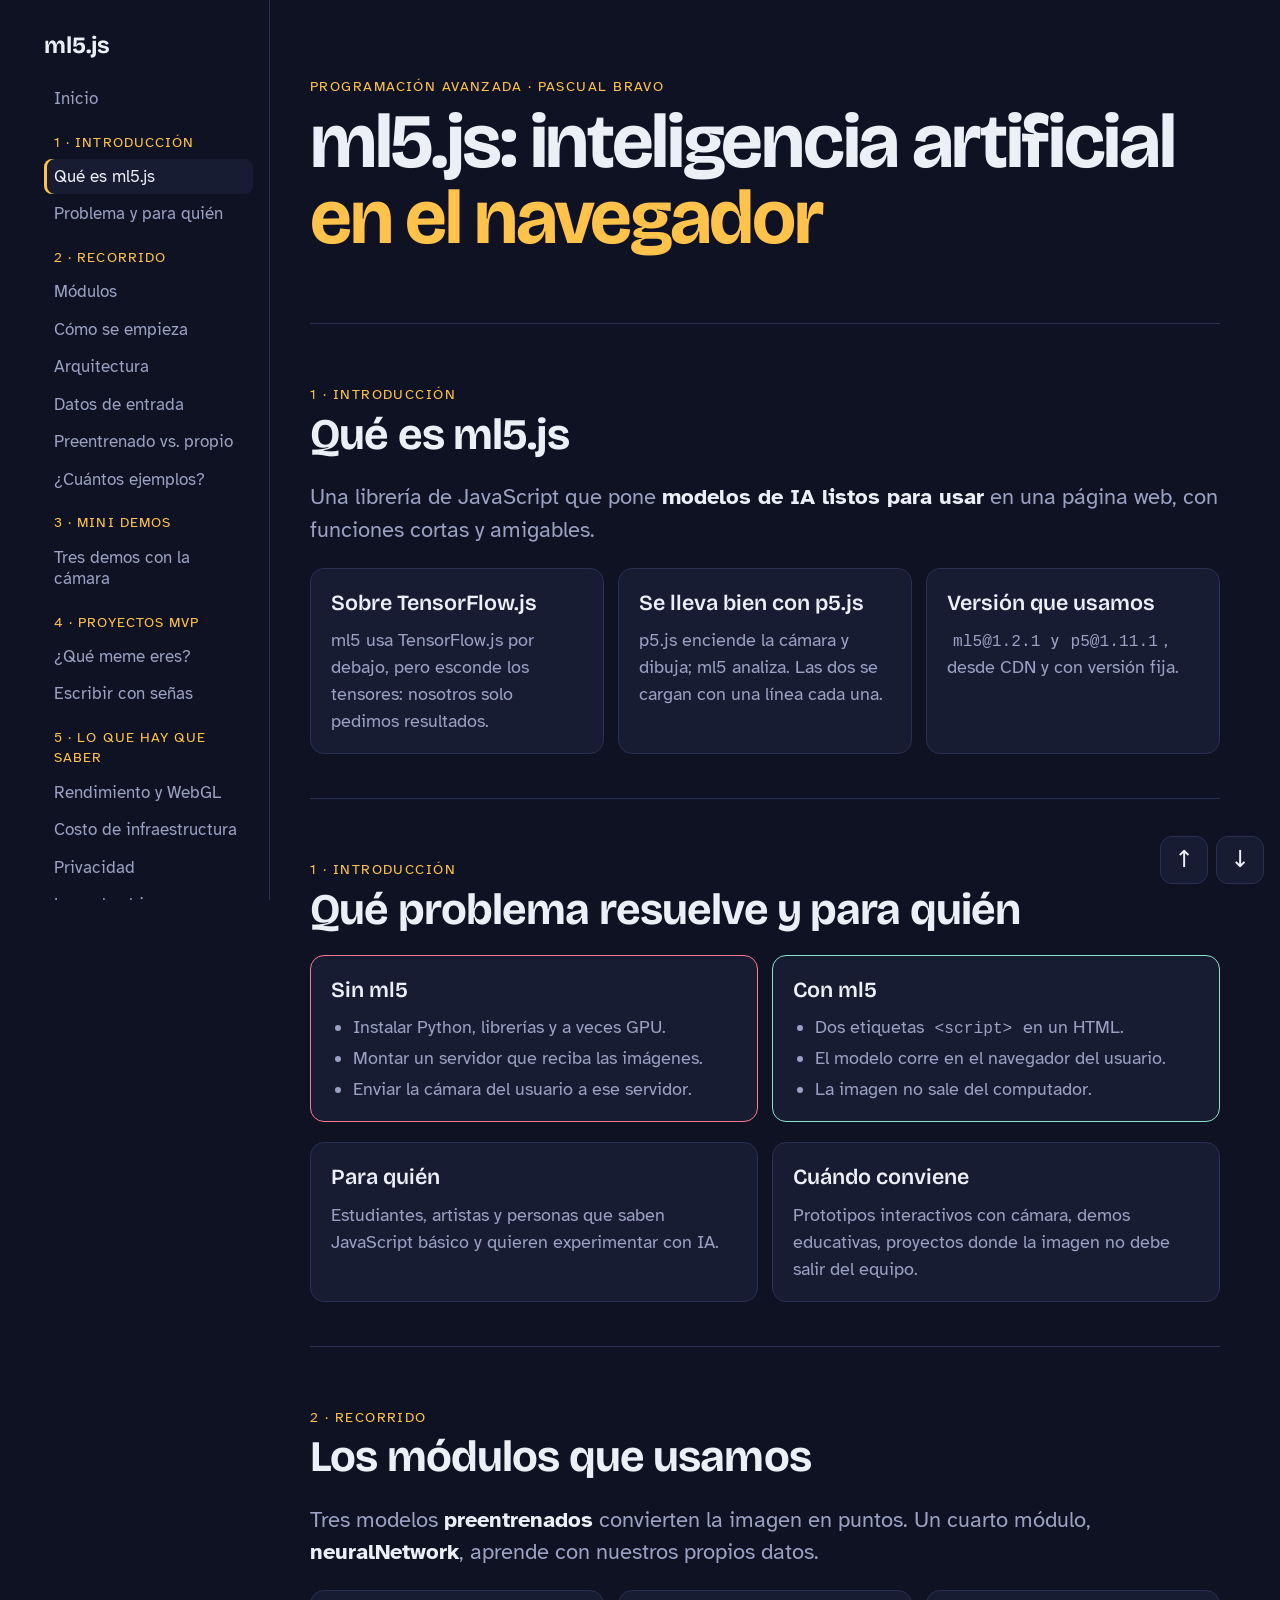
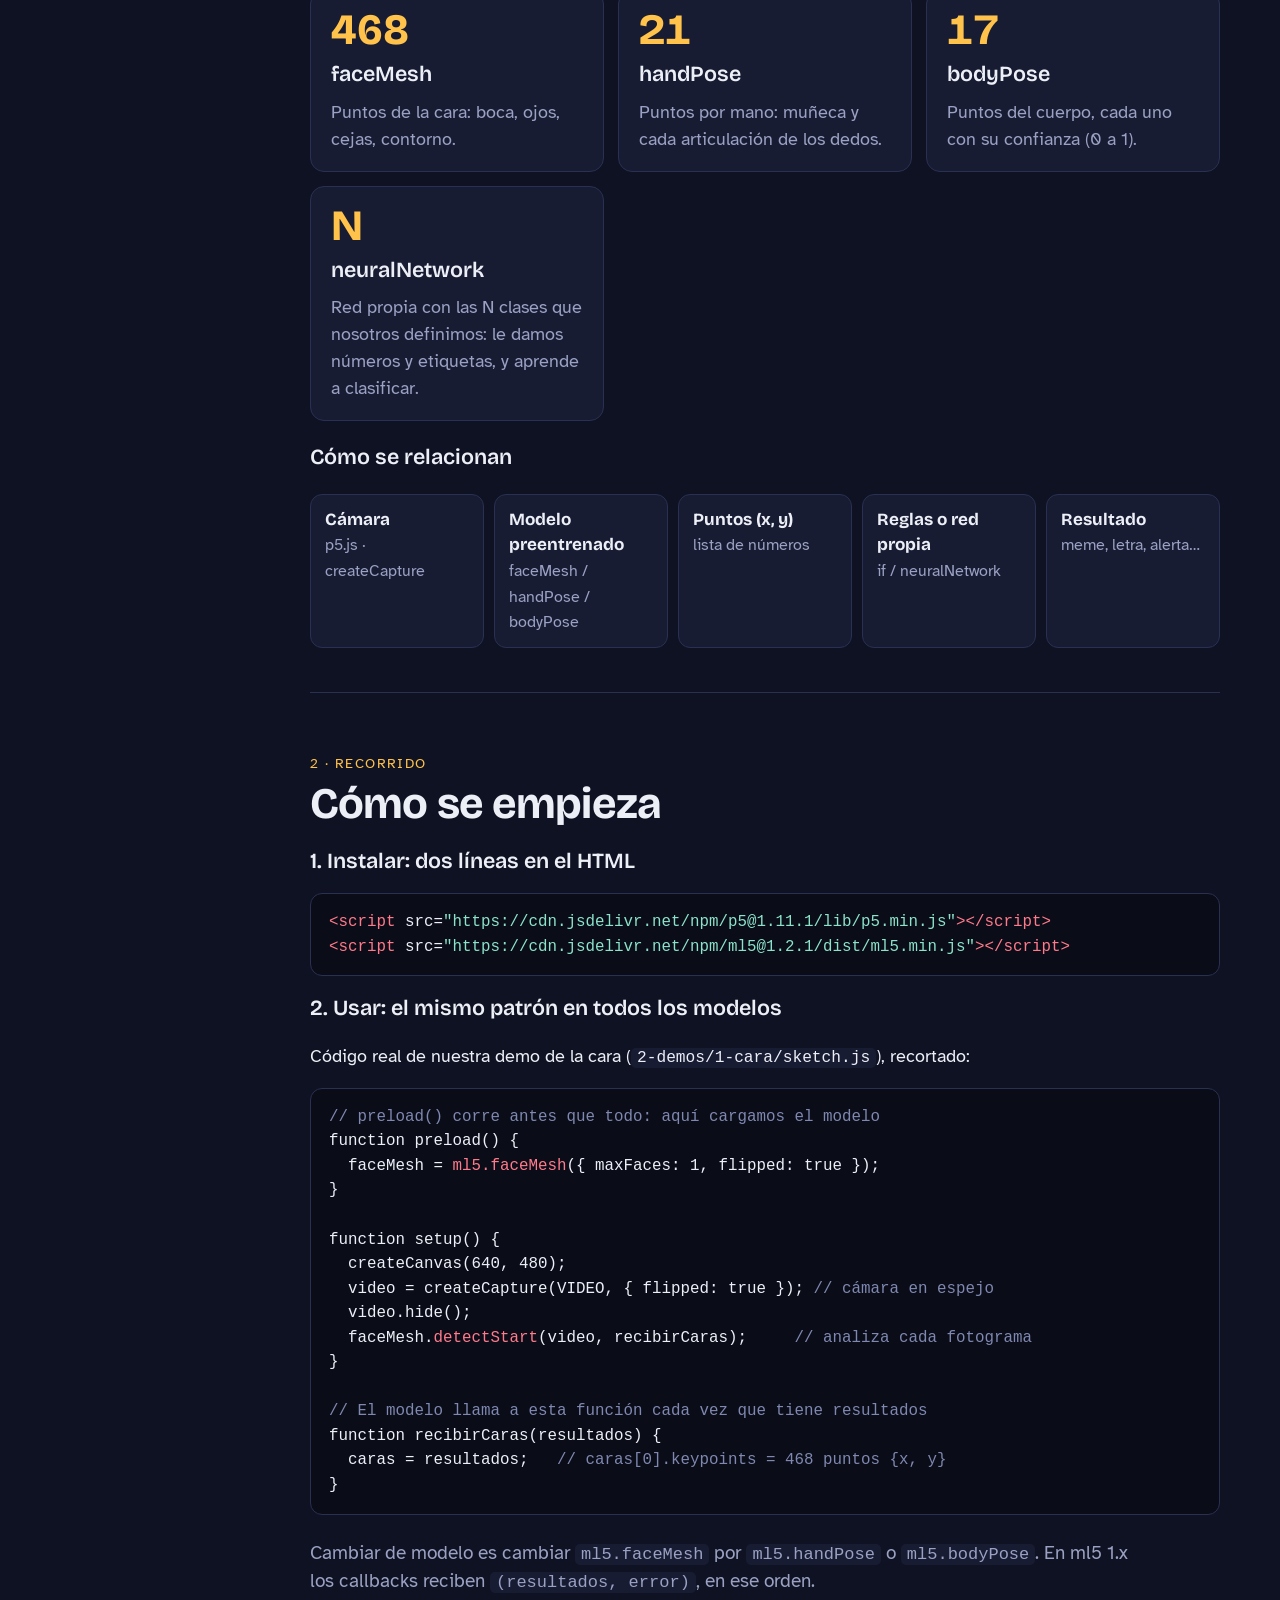
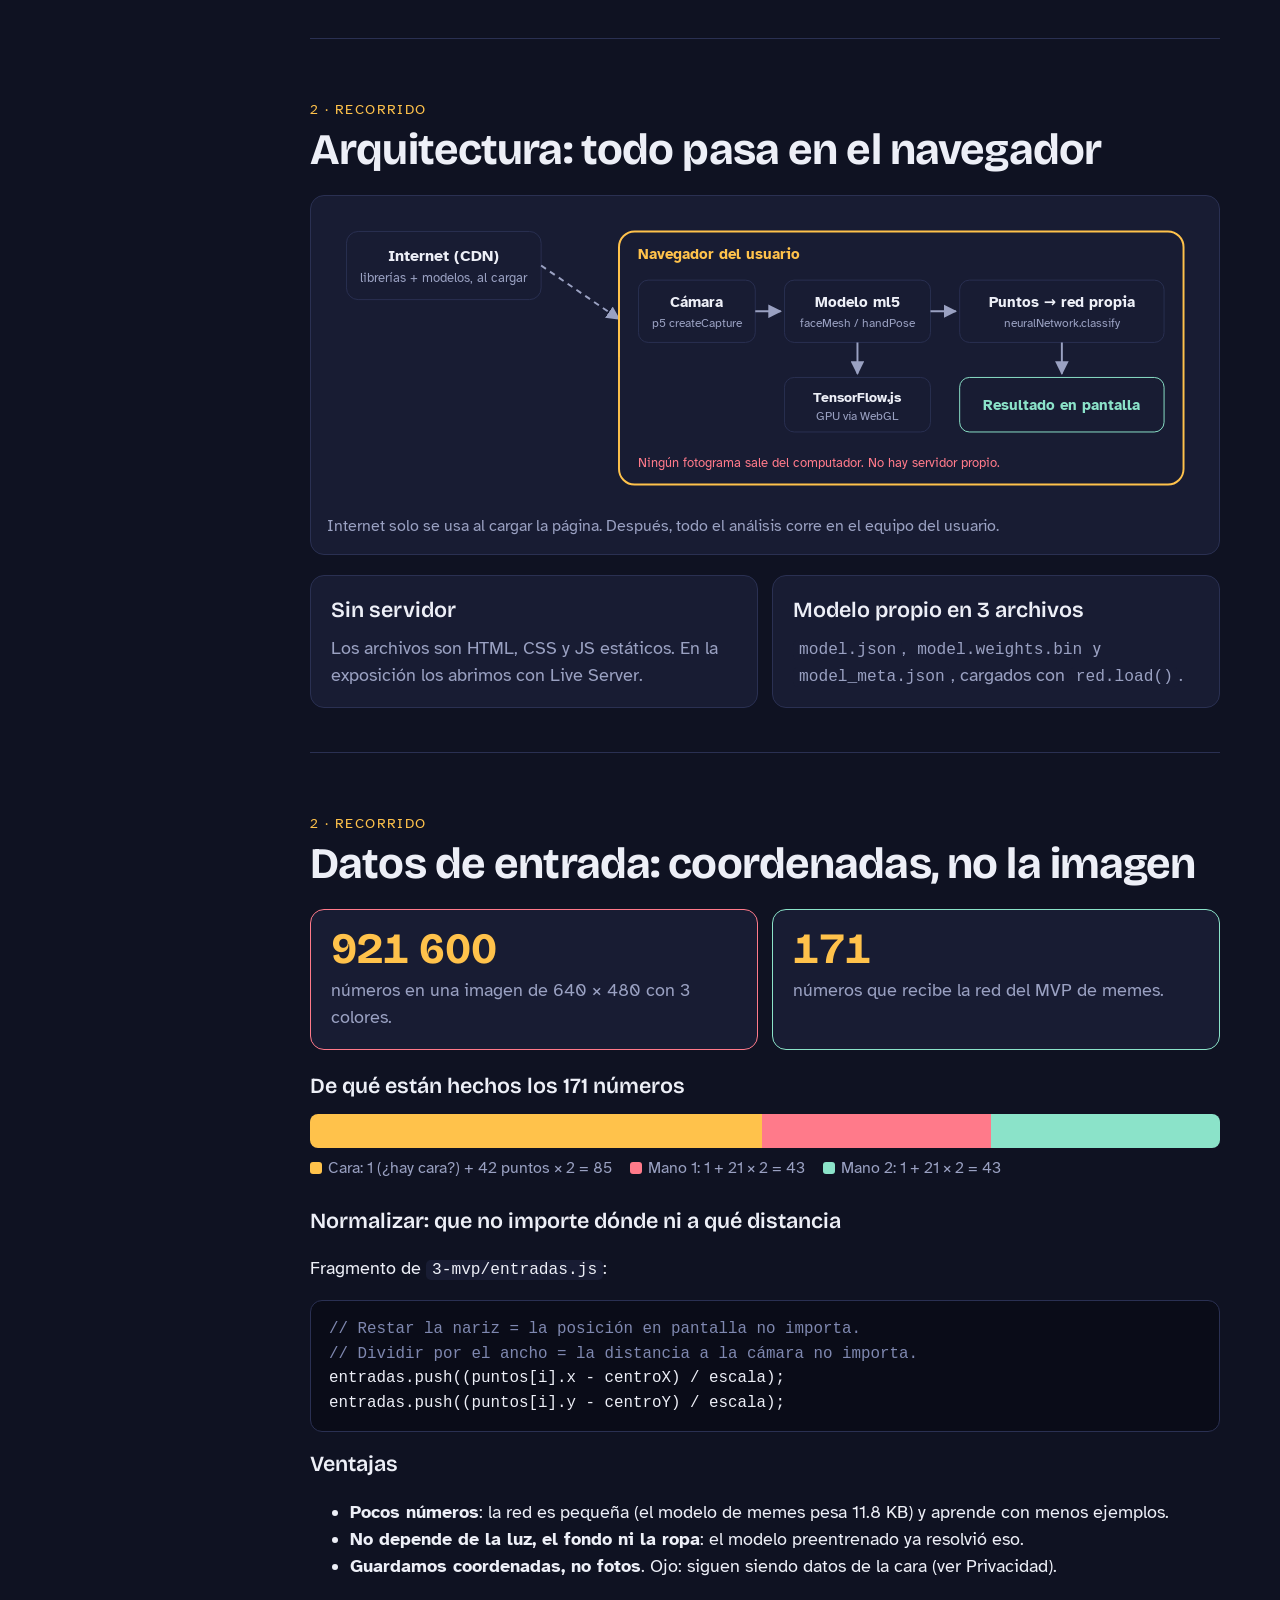
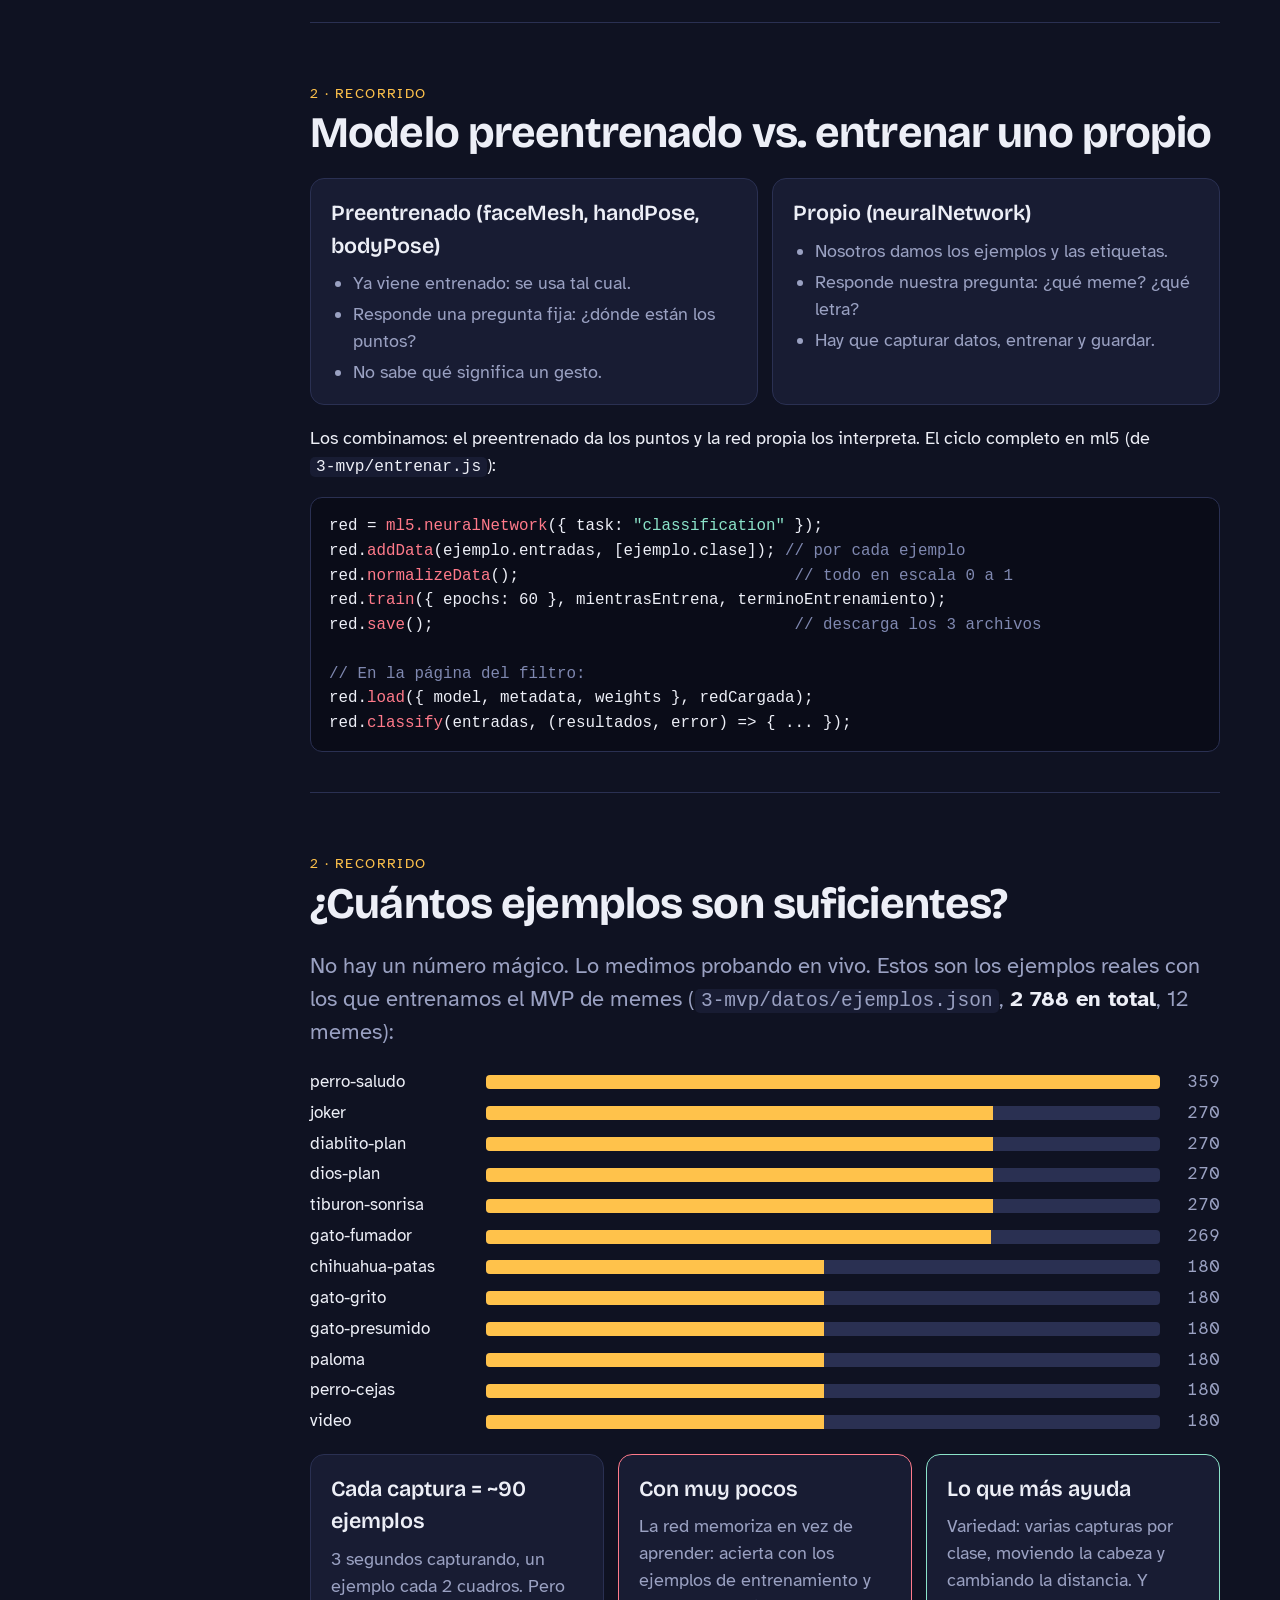
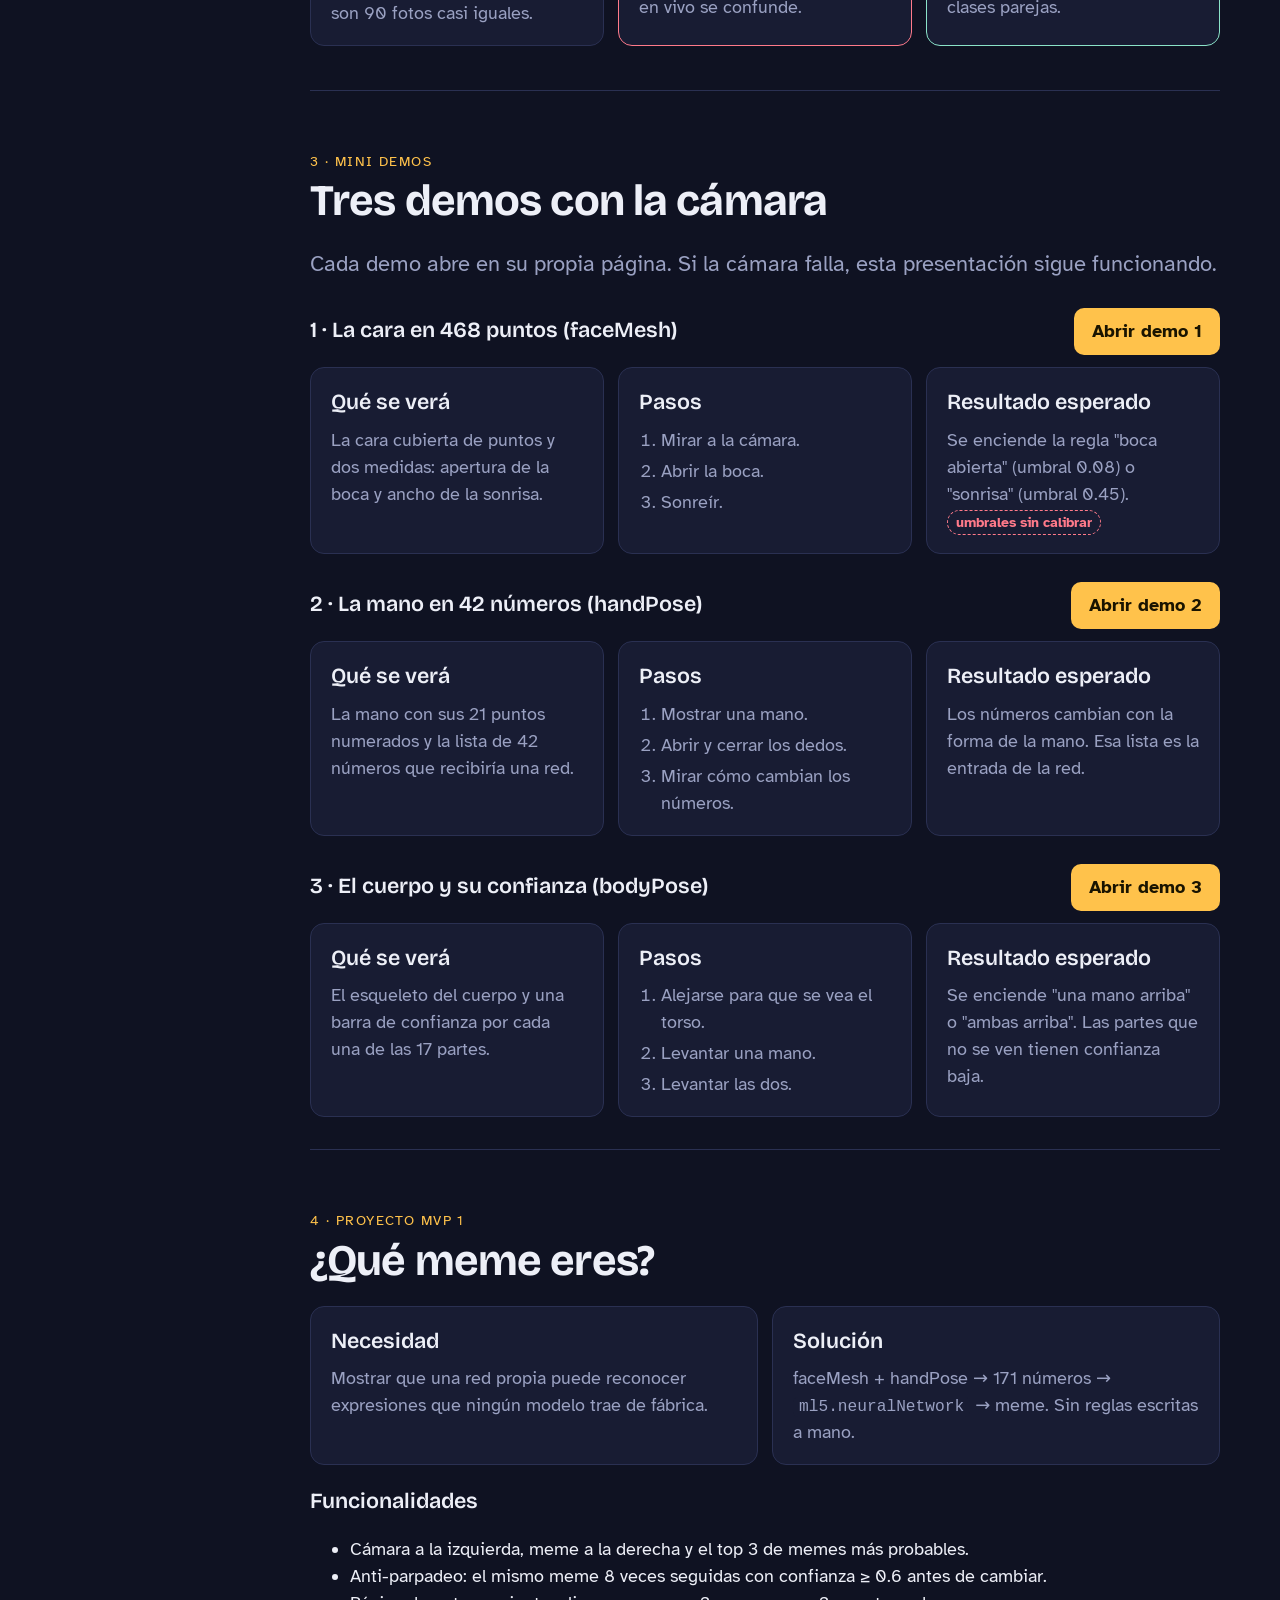
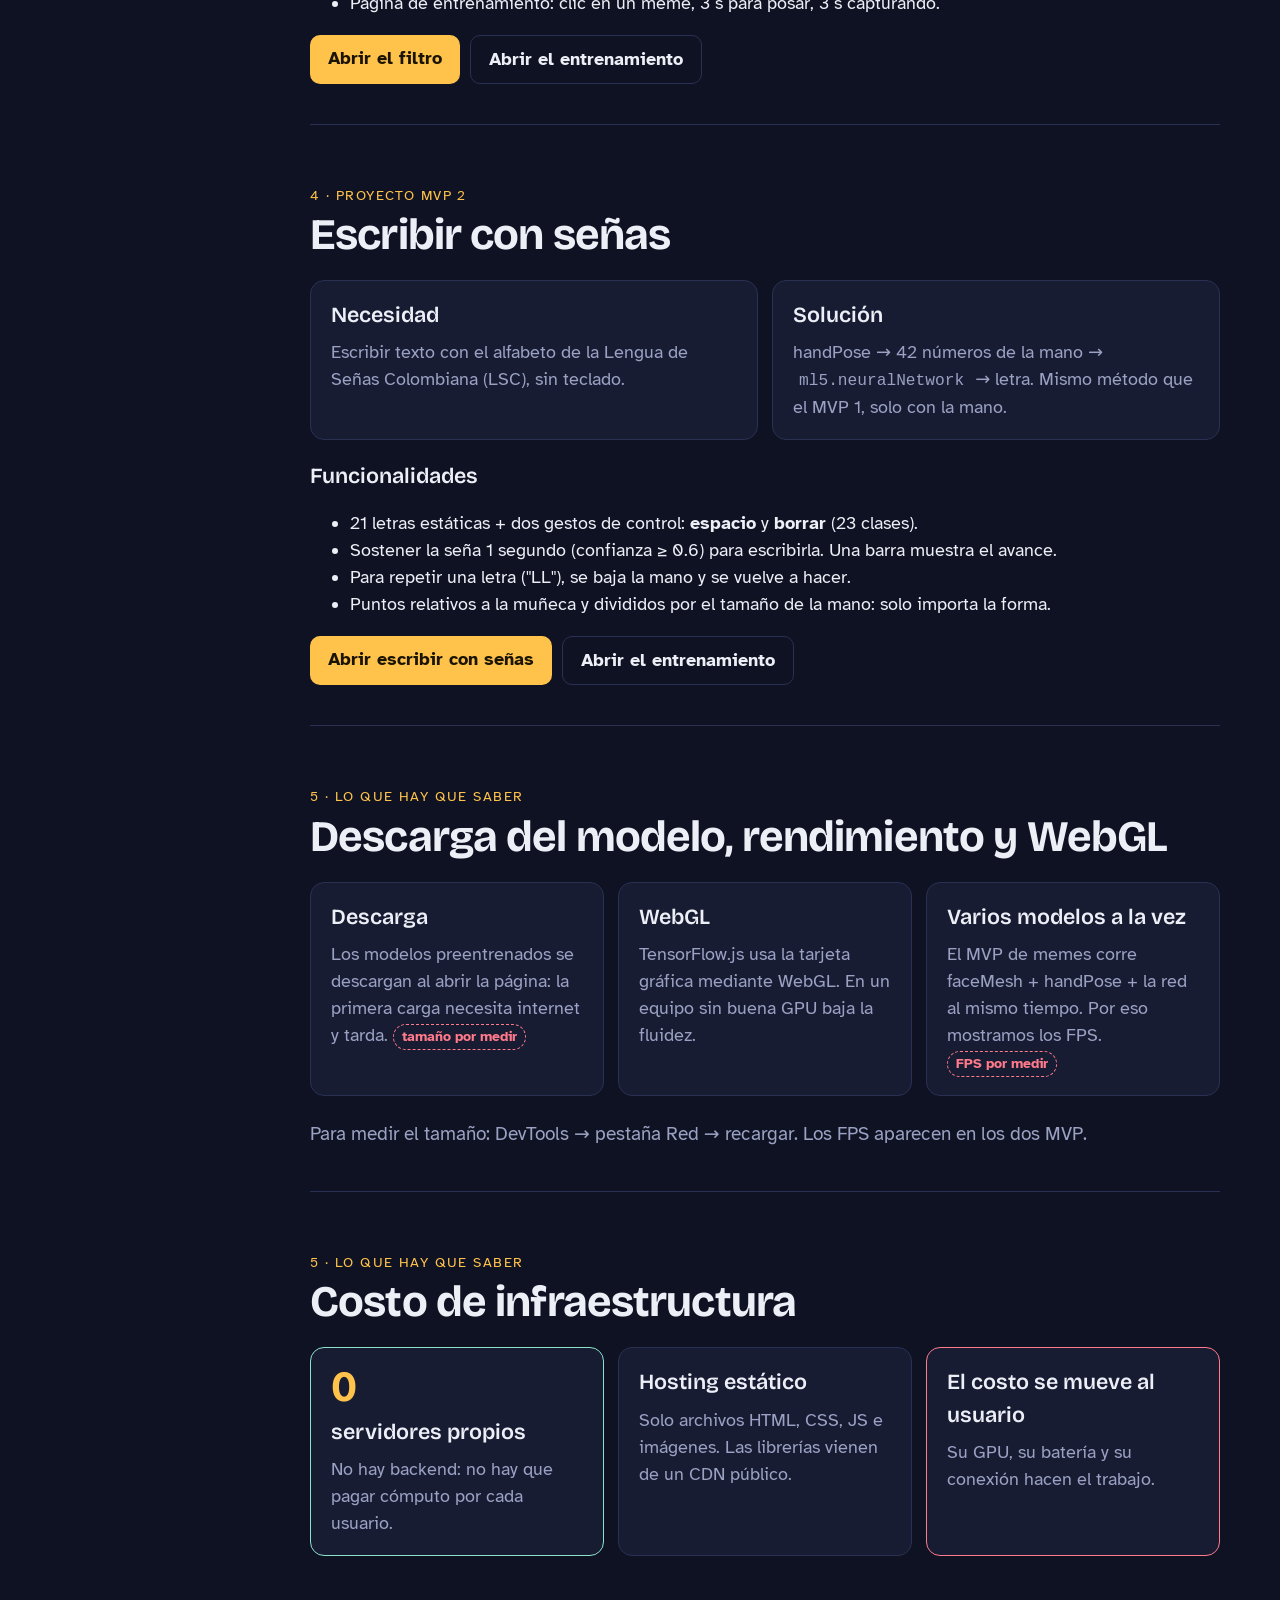
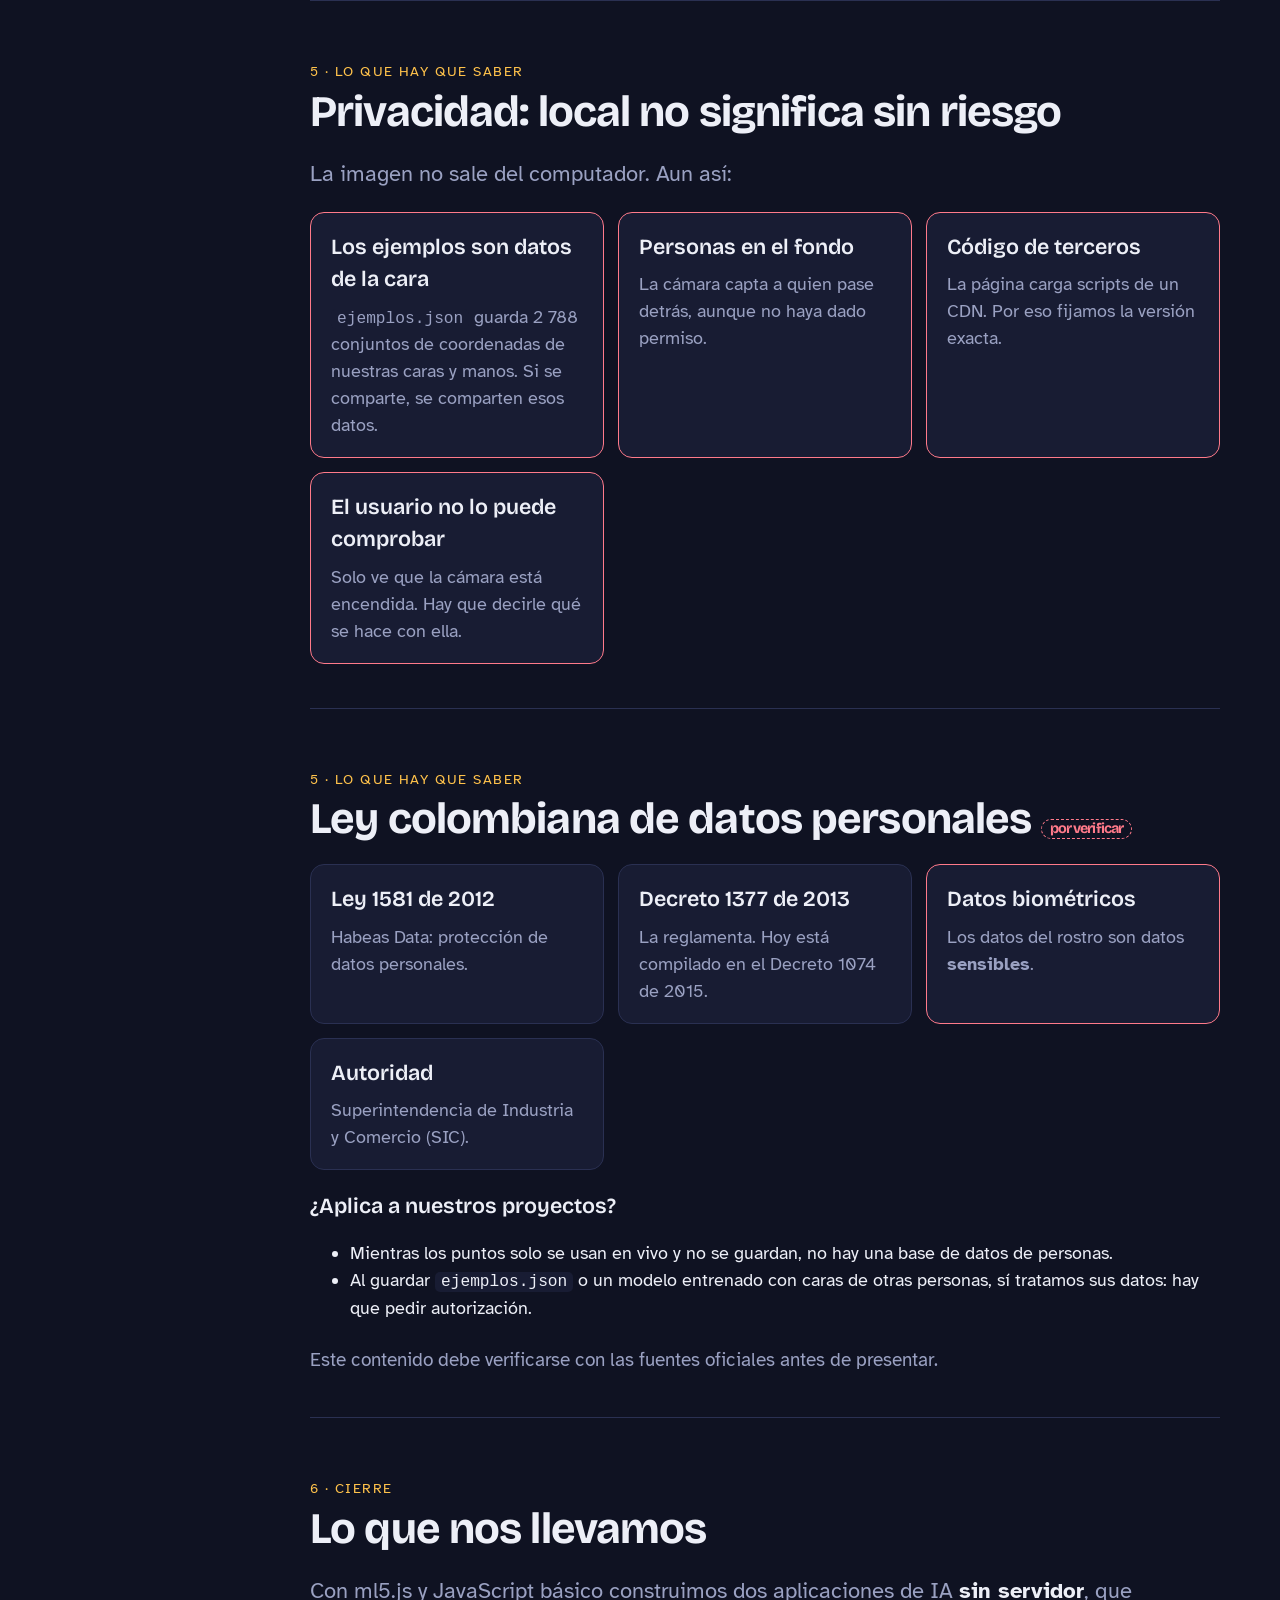
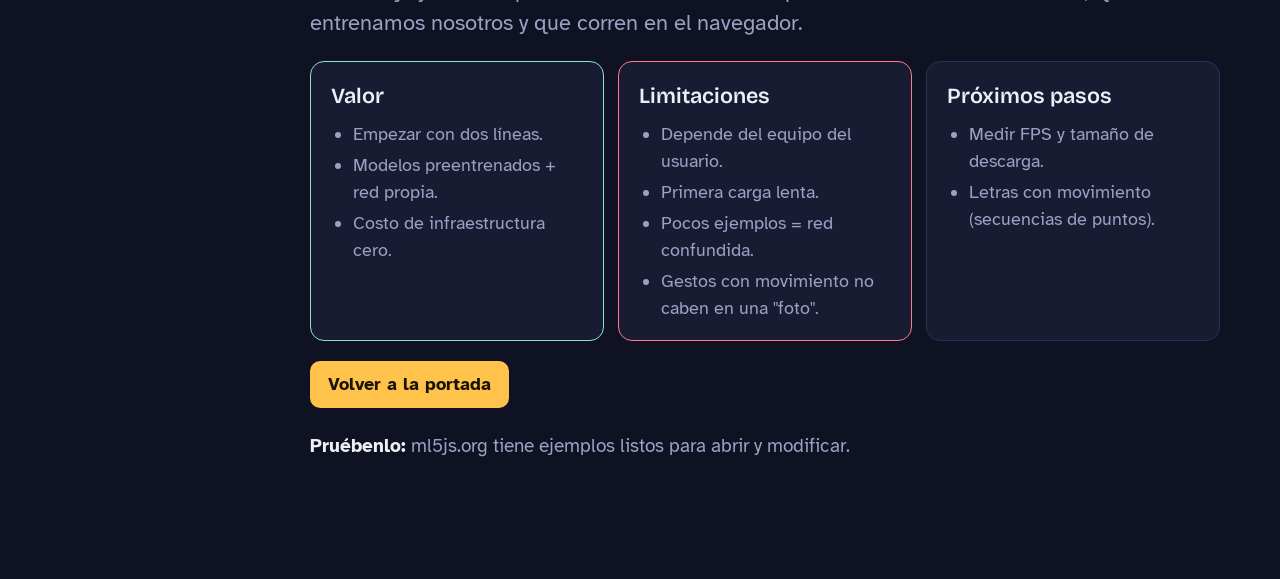
==== commit dca39e84: "Actualizar contenido de la presentación y corregir datos del modelo y ejemplos en el repositorio" ====
--- a/1-presentacion/index.html
+++ b/1-presentacion/index.html
@@ -40,10 +40,10 @@
         <li><a href="#costo">Costo de infraestructura</a></li>
         <li><a href="#privacidad">Privacidad</a></li>
         <li><a href="#ley">Ley colombiana</a></li>
-        <li><a href="#consideraciones">Consideraciones técnicas</a></li>
+        <!-- <li><a href="#consideraciones">Consideraciones técnicas</a></li> -->
         <li class="grupo" aria-hidden="true">6 · Cierre</li>
         <li><a href="#cierre">Cierre</a></li>
-        <li><a href="#pendientes">Pendientes</a></li>
+        <!-- <li><a href="#pendientes">Pendientes</a></li> -->
       </ol>
     </nav>
 
@@ -234,7 +234,7 @@
 entradas.push((puntos[i].y - centroY) / escala);</code></pre>
         <h3>Ventajas</h3>
         <ul>
-          <li><strong>Pocos números</strong>: la red es pequeña (nuestro modelo pesa 11.6 KB) y aprende con menos ejemplos.</li>
+          <li><strong>Pocos números</strong>: la red es pequeña (el modelo de memes pesa 11.8 KB) y aprende con menos ejemplos.</li>
           <li><strong>No depende de la luz, el fondo ni la ropa</strong>: el modelo preentrenado ya resolvió eso.</li>
           <li><strong>Guardamos coordenadas, no fotos</strong>. Ojo: siguen siendo datos de la cara (ver Privacidad).</li>
         </ul>
@@ -276,17 +276,20 @@
       <section class="seccion" id="ejemplos" aria-labelledby="t-ejemplos">
         <span class="etiqueta">2 · Recorrido</span>
         <h2 id="t-ejemplos" tabindex="-1">¿Cuántos ejemplos son suficientes?</h2>
-        <p class="entrada">No hay un número mágico. Lo medimos probando en vivo. Estos son los ejemplos reales del primer entrenamiento del MVP de memes (<code>3-mvp/datos/ejemplos.json</code>, <strong>2 339 en total</strong>). Después cambiamos la lista de memes:</p>
+        <p class="entrada">No hay un número mágico. Lo medimos probando en vivo. Estos son los ejemplos reales con los que entrenamos el MVP de memes (<code>3-mvp/datos/ejemplos.json</code>, <strong>2 788 en total</strong>, 12 memes):</p>
         <ul class="barras" aria-label="Ejemplos capturados por clase">
-          <li><span>corgi-feliz</span><span class="barra"><span style="width: 100%"></span></span><span class="num">450</span></li>
-          <li><span>chihuahua-patas</span><span class="barra"><span style="width: 80%"></span></span><span class="num">360</span></li>
-          <li><span>gato-presumido</span><span class="barra"><span style="width: 80%"></span></span><span class="num">360</span></li>
-          <li><span>joker</span><span class="barra"><span style="width: 79.8%"></span></span><span class="num">359</span></li>
-          <li><span>perro-cejas</span><span class="barra"><span style="width: 60%"></span></span><span class="num">270</span></li>
-          <li><span>tirado</span><span class="barra"><span style="width: 60%"></span></span><span class="num">270</span></li>
-          <li><span>perro-serio</span><span class="barra"><span style="width: 20%"></span></span><span class="num">90</span></li>
-          <li><span>llorando-emocion</span><span class="barra"><span style="width: 20%"></span></span><span class="num">90</span></li>
-          <li><span>video</span><span class="barra"><span style="width: 20%"></span></span><span class="num">90</span></li>
+          <li><span>perro-saludo</span><span class="barra"><span style="width: 100%"></span></span><span class="num">359</span></li>
+          <li><span>joker</span><span class="barra"><span style="width: 75.2%"></span></span><span class="num">270</span></li>
+          <li><span>diablito-plan</span><span class="barra"><span style="width: 75.2%"></span></span><span class="num">270</span></li>
+          <li><span>dios-plan</span><span class="barra"><span style="width: 75.2%"></span></span><span class="num">270</span></li>
+          <li><span>tiburon-sonrisa</span><span class="barra"><span style="width: 75.2%"></span></span><span class="num">270</span></li>
+          <li><span>gato-fumador</span><span class="barra"><span style="width: 74.9%"></span></span><span class="num">269</span></li>
+          <li><span>chihuahua-patas</span><span class="barra"><span style="width: 50.1%"></span></span><span class="num">180</span></li>
+          <li><span>gato-grito</span><span class="barra"><span style="width: 50.1%"></span></span><span class="num">180</span></li>
+          <li><span>gato-presumido</span><span class="barra"><span style="width: 50.1%"></span></span><span class="num">180</span></li>
+          <li><span>paloma</span><span class="barra"><span style="width: 50.1%"></span></span><span class="num">180</span></li>
+          <li><span>perro-cejas</span><span class="barra"><span style="width: 50.1%"></span></span><span class="num">180</span></li>
+          <li><span>video</span><span class="barra"><span style="width: 50.1%"></span></span><span class="num">180</span></li>
         </ul>
         <div class="rejilla">
           <div class="caja"><h3>Cada captura = ~90 ejemplos</h3><p>3 segundos capturando, un ejemplo cada 2 cuadros. Pero son 90 fotos casi iguales.</p></div>
@@ -345,19 +348,19 @@
           <li>Cámara a la izquierda, meme a la derecha y el top 3 de memes más probables.</li>
           <li>Anti-parpadeo: el mismo meme 8 veces seguidas con confianza ≥ 0.6 antes de cambiar.</li>
           <li>Página de entrenamiento: clic en un meme, 3 s para posar, 3 s capturando.</li>
-          <li>Tecla P: mostrar u ocultar los puntos. Contador de FPS.</li>
-        </ul>
-        <h3>Resultado (datos del modelo guardado)</h3>
+          <!-- <li>Tecla P: mostrar u ocultar los puntos. Contador de FPS.</li> -->
+        </ul>
+        <!-- <h3>Resultado (datos del modelo guardado)</h3>
         <div class="rejilla">
           <div class="caja"><span class="grande">2 339</span><p>ejemplos capturados</p></div>
           <div class="caja"><span class="grande">5 / 12</span><p>memes de la lista actual ya entrenados</p></div>
           <div class="caja"><span class="grande">171 → 16 → 9</span><p>capas de la red (entrada, oculta, salida)</p></div>
           <div class="caja"><span class="grande">11.6 KB</span><p>pesos del modelo</p></div>
-        </div>
-        <div class="versus">
+        </div> -->
+        <!-- <div class="versus">
           <div class="caja ok"><h3>Qué demuestra</h3><p>Combinar dos modelos preentrenados con una red propia, entrenar en el navegador y reutilizar el modelo guardado.</p></div>
           <div class="caja alerta"><h3>Pendiente</h3><ul><li>Reentrenar con los 7 memes nuevos: perro-saludo, gato-fumador, tiburon-sonrisa, diablito-plan, dios-plan, gato-grito, paloma.</li><li>Gesto del meme "video". <span class="pendiente">por definir</span></li><li>Capturas de pantalla. <span class="pendiente">faltan</span></li></ul></div>
-        </div>
+        </div> -->
         <div class="acciones">
           <a class="boton" href="../3-mvp/index.html">Abrir el filtro</a>
           <a class="boton secundario" href="../3-mvp/entrenar.html">Abrir el entrenamiento</a>
@@ -378,10 +381,10 @@
           <li>Para repetir una letra ("LL"), se baja la mano y se vuelve a hacer.</li>
           <li>Puntos relativos a la muñeca y divididos por el tamaño de la mano: solo importa la forma.</li>
         </ul>
-        <div class="versus">
+        <!-- <div class="versus">
           <div class="caja ok"><h3>Qué demuestra</h3><p>Que el mismo patrón de ml5 sirve para otro problema cambiando solo las entradas y las clases.</p></div>
           <div class="caja alerta"><h3>Pendiente</h3><ul><li>Capturar ejemplos y entrenar el modelo. <span class="pendiente">sin entrenar</span></li><li>Elegir los gestos de espacio y borrar.</li><li>Letras con movimiento (G, H, J, Ñ, S, Z): no caben en una sola "foto" de la mano.</li></ul></div>
-        </div>
+        </div> -->
         <div class="acciones">
           <a class="boton" href="../4-mvp-senas/index.html">Abrir escribir con señas</a>
           <a class="boton secundario" href="../4-mvp-senas/entrenar.html">Abrir el entrenamiento</a>
@@ -415,7 +418,7 @@
         <h2 id="t-privacidad" tabindex="-1">Privacidad: local no significa sin riesgo</h2>
         <p class="entrada">La imagen no sale del computador. Aun así:</p>
         <div class="rejilla">
-          <div class="caja alerta"><h3>Los ejemplos son datos de la cara</h3><p><code>ejemplos.json</code> guarda 2 339 conjuntos de coordenadas de nuestras caras y manos. Si se comparte, se comparten esos datos.</p></div>
+          <div class="caja alerta"><h3>Los ejemplos son datos de la cara</h3><p><code>ejemplos.json</code> guarda 2 788 conjuntos de coordenadas de nuestras caras y manos. Si se comparte, se comparten esos datos.</p></div>
           <div class="caja alerta"><h3>Personas en el fondo</h3><p>La cámara capta a quien pase detrás, aunque no haya dado permiso.</p></div>
           <div class="caja alerta"><h3>Código de terceros</h3><p>La página carga scripts de un CDN. Por eso fijamos la versión exacta.</p></div>
           <div class="caja alerta"><h3>El usuario no lo puede comprobar</h3><p>Solo ve que la cámara está encendida. Hay que decirle qué se hace con ella.</p></div>
@@ -439,7 +442,7 @@
         <p class="idea">Este contenido debe verificarse con las fuentes oficiales antes de presentar.</p>
       </section>
 
-      <section class="seccion" id="consideraciones" aria-labelledby="t-consideraciones">
+      <!-- <section class="seccion" id="consideraciones" aria-labelledby="t-consideraciones">
         <span class="etiqueta">5 · Lo que hay que saber</span>
         <h2 id="t-consideraciones" tabindex="-1">Consideraciones técnicas</h2>
         <div class="rejilla">
@@ -450,7 +453,7 @@
           <div class="caja"><h3>Cambiar clases = reentrenar</h3><p>Agregar o quitar un meme o letra obliga a entrenar de nuevo.</p></div>
           <div class="caja"><h3>Luz y encuadre</h3><p>Si el modelo preentrenado no ve bien, la red propia tampoco acierta.</p></div>
         </div>
-      </section>
+      </section> -->
 
       <!-- ================= 6. CIERRE ================= -->
       <section class="seccion" id="cierre" aria-labelledby="t-cierre">
@@ -460,7 +463,7 @@
         <div class="rejilla">
           <div class="caja ok"><h3>Valor</h3><ul><li>Empezar con dos líneas.</li><li>Modelos preentrenados + red propia.</li><li>Costo de infraestructura cero.</li></ul></div>
           <div class="caja alerta"><h3>Limitaciones</h3><ul><li>Depende del equipo del usuario.</li><li>Primera carga lenta.</li><li>Pocos ejemplos = red confundida.</li><li>Gestos con movimiento no caben en una "foto".</li></ul></div>
-          <div class="caja"><h3>Próximos pasos</h3><ul><li>Completar el entrenamiento de los dos MVP.</li><li>Medir FPS y tamaño de descarga.</li><li>Letras con movimiento (secuencias de puntos).</li></ul></div>
+          <div class="caja"><h3>Próximos pasos</h3><ul><li>Medir FPS y tamaño de descarga.</li><li>Letras con movimiento (secuencias de puntos).</li></ul></div>
         </div>
         <div class="acciones">
           <a class="boton" href="../index.html">Volver a la portada</a>
@@ -468,7 +471,7 @@
         <p class="idea"><strong>Pruébenlo:</strong> ml5js.org tiene ejemplos listos para abrir y modificar.</p>
       </section>
 
-      <section class="seccion" id="pendientes" aria-labelledby="t-pendientes">
+      <!-- <section class="seccion" id="pendientes" aria-labelledby="t-pendientes">
         <span class="etiqueta">Para los expositores</span>
         <h2 id="t-pendientes" tabindex="-1">Datos pendientes</h2>
         <ul class="lista-pendientes">
@@ -479,7 +482,7 @@
           <li>Medir FPS de cada MVP y tamaño de descarga de los modelos.</li>
           <li>Calibrar los umbrales de la demo 1 (boca 0.08, sonrisa 0.45).</li>
         </ul>
-      </section>
+      </section> -->
     </main>
   </div>
 
